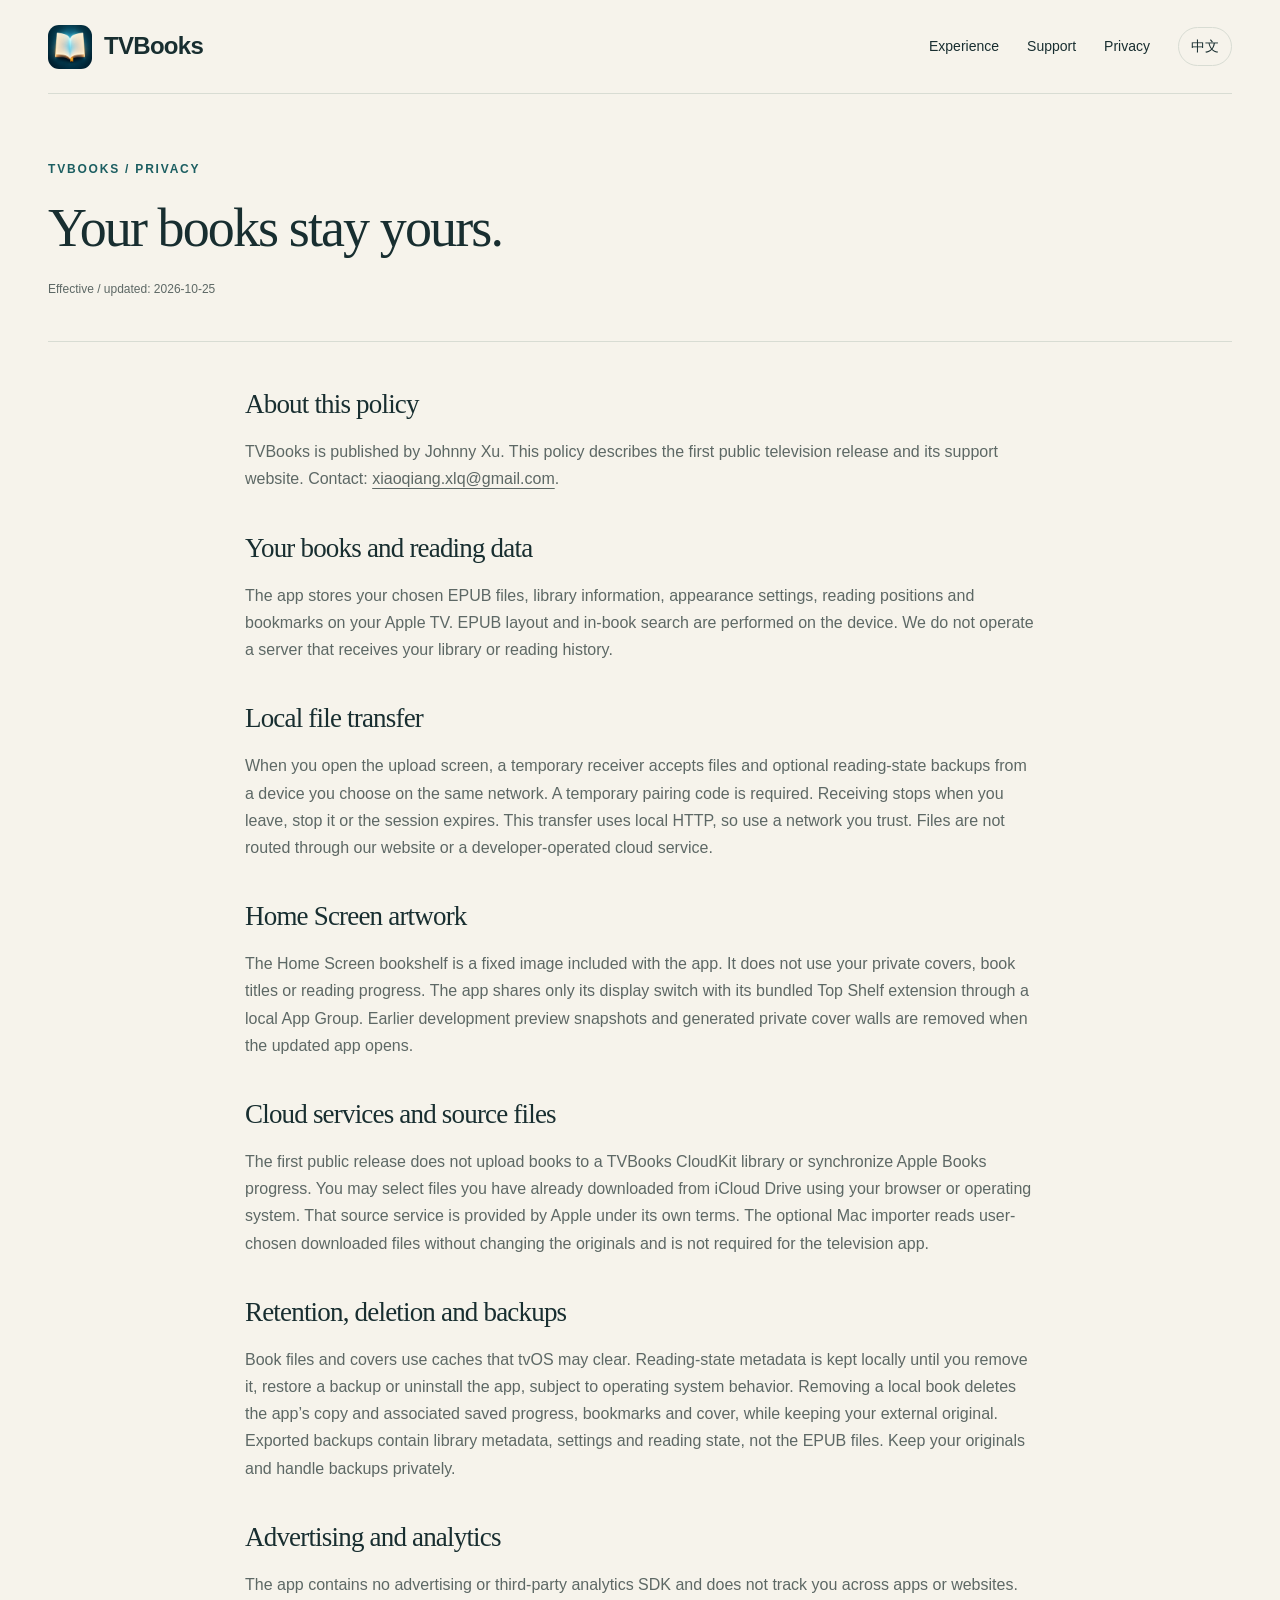
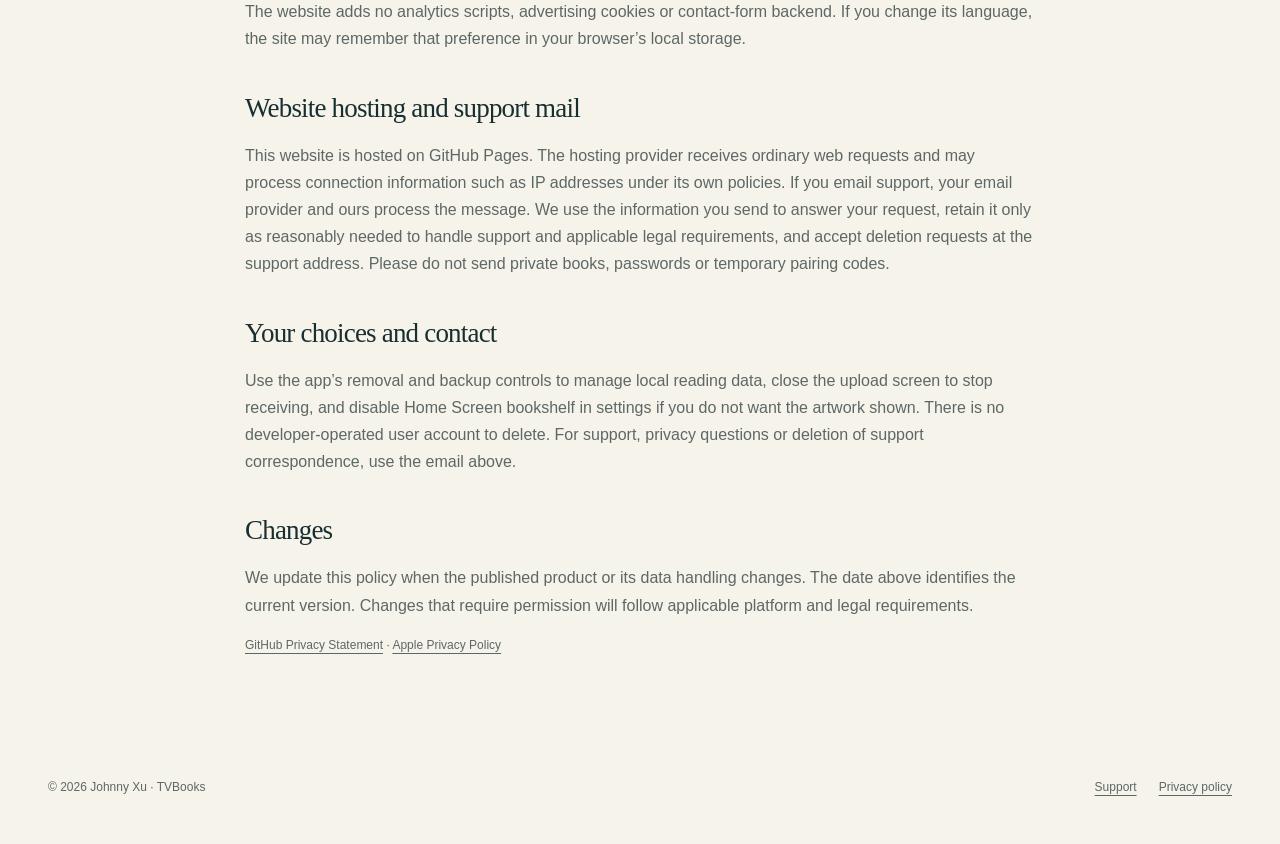
==== privacy/index.html @ 66d75b7b "Publish TVBooks privacy policy" ====
<!doctype html><html lang="en"><head><meta charset="utf-8"><meta name="viewport" content="width=device-width,initial-scale=1"><title>TVBooks Privacy Policy</title><meta name="description" content="How TVBooks handles local books, reading data, local transfer, fixed Home Screen artwork and support requests."><meta name="theme-color" content="#f6f3eb"><link rel="canonical" href="https://xulq.github.io/tvbooks-site/privacy/"><link rel="icon" href="../assets/icon.png"><link rel="stylesheet" href="../assets/site.css"><script src="../assets/site.js" defer></script><meta property="og:title" content="TVBooks Privacy Policy"><meta property="og:description" content="How TVBooks handles local books, reading data, local transfer, fixed Home Screen artwork and support requests."><meta property="og:type" content="website"><meta property="og:image" content="https://xulq.github.io/tvbooks-site/assets/reader-landscape.png"></head><body data-title-en="TVBooks Privacy Policy" data-title-zh="TVBooks 隐私政策"><a class="skip" href="#main"><span data-locale="en" class="">Skip to content</span><span data-locale="zh" class="">跳转到正文</span></a><header class="header wrap"><a class="brand" href="../"><img src="../assets/icon.png" alt="" width="44" height="44">TVBooks</a><nav class="nav" aria-label="Main"><a class="experience-link" href="../#experience"><span data-locale="en" class="">Experience</span><span data-locale="zh" class="">阅读体验</span></a><a class="" href="../support/"><span data-locale="en" class="">Support</span><span data-locale="zh" class="">使用与支持</span></a><a class="" href="../privacy/"><span data-locale="en" class="">Privacy</span><span data-locale="zh" class="">隐私</span></a><button class="language" data-language-toggle type="button">中文</button></nav></header><main id="main"><div class="wrap"><div class="page-title"><span class="eyebrow">TVBOOKS / PRIVACY</span><h1 data-locale="en" class="">Your books stay yours.</h1><h1 data-locale="zh" class="">你的书，留在你的阅读空间。</h1><p class="fine"><span data-locale="en" class="">Effective / updated: </span><span data-locale="zh" class="">生效／更新日期：</span>2026-10-25</p></div><article class="document"><h2><span data-locale="en" class="">About this policy</span><span data-locale="zh" class="">关于本政策</span></h2><p data-locale="en" class="">TVBooks is published by Johnny Xu. This policy describes the first public television release and its support website. Contact: <a href="mailto:xiaoqiang.xlq@gmail.com">xiaoqiang.xlq@gmail.com</a>.</p><p data-locale="zh" class="">TVBooks 由 Johnny Xu 发布。本政策说明首发电视应用和支持网站的数据处理方式。联系：<a href="mailto:xiaoqiang.xlq@gmail.com">xiaoqiang.xlq@gmail.com</a>。</p><h2><span data-locale="en" class="">Your books and reading data</span><span data-locale="zh" class="">书籍与阅读数据</span></h2><p data-locale="en" class="">The app stores your chosen EPUB files, library information, appearance settings, reading positions and bookmarks on your Apple TV. EPUB layout and in-book search are performed on the device. We do not operate a server that receives your library or reading history.</p><p data-locale="zh" class="">应用在 Apple TV 保存你选择的 EPUB、书库信息、外观设置、阅读位置和书签。EPUB 排版及书内搜索在设备上完成。我们不运营接收你书库或阅读历史的服务器。</p><h2><span data-locale="en" class="">Local file transfer</span><span data-locale="zh" class="">局域网文件传输</span></h2><p data-locale="en" class="">When you open the upload screen, a temporary receiver accepts files and optional reading-state backups from a device you choose on the same network. A temporary pairing code is required. Receiving stops when you leave, stop it or the session expires. This transfer uses local HTTP, so use a network you trust. Files are not routed through our website or a developer-operated cloud service.</p><p data-locale="zh" class="">打开上传页面时，应用临时接收同网络内你选择的设备发送的文件及可选阅读状态备份，并要求临时配对码。离开、停止或会话到期即关闭接收。局域网传输使用 HTTP，请在可信网络使用。文件不经本网站或开发者云服务中转。</p><h2><span data-locale="en" class="">Home Screen artwork</span><span data-locale="zh" class="">主屏幕书架图片</span></h2><p data-locale="en" class="">The Home Screen bookshelf is a fixed image included with the app. It does not use your private covers, book titles or reading progress. The app shares only its display switch with its bundled Top Shelf extension through a local App Group. Earlier development preview snapshots and generated private cover walls are removed when the updated app opens.</p><p data-locale="zh" class="">主屏幕书架为应用内置的固定图片，不使用私人封面、书名或阅读进度。应用通过本地 App Group 仅向自身 Top Shelf 扩展共享显示开关。升级后打开应用会清理此前开发预览版共享的私人书目和墙图。</p><h2><span data-locale="en" class="">Cloud services and source files</span><span data-locale="zh" class="">云服务与来源文件</span></h2><p data-locale="en" class="">The first public release does not upload books to a TVBooks CloudKit library or synchronize Apple Books progress. You may select files you have already downloaded from iCloud Drive using your browser or operating system. That source service is provided by Apple under its own terms. The optional Mac importer reads user-chosen downloaded files without changing the originals and is not required for the television app.</p><p data-locale="zh" class="">首发公开版本不会向 TVBooks CloudKit 书库上传书籍，也不与 Apple Books 同步进度。你可通过浏览器或系统选择已从 iCloud Drive 下载的文件，该来源服务由 Apple 按其条款提供。可选 Mac 导入器只读用户选择的已下载文件，不修改原文件，电视应用不要求安装它。</p><h2><span data-locale="en" class="">Retention, deletion and backups</span><span data-locale="zh" class="">保留、删除与备份</span></h2><p data-locale="en" class="">Book files and covers use caches that tvOS may clear. Reading-state metadata is kept locally until you remove it, restore a backup or uninstall the app, subject to operating system behavior. Removing a local book deletes the app’s copy and associated saved progress, bookmarks and cover, while keeping your external original. Exported backups contain library metadata, settings and reading state, not the EPUB files. Keep your originals and handle backups privately.</p><p data-locale="zh" class="">原书和封面使用可能被 tvOS 清理的缓存。阅读状态元数据保存在本地，直到你移除、恢复备份或卸载应用，具体仍受系统行为影响。移除本地书籍会删除应用内副本及对应进度、书签、封面，保留外部原文件。导出备份含书库元数据、设置和阅读状态，不含 EPUB；请保留原书并妥善保存备份。</p><h2><span data-locale="en" class="">Advertising and analytics</span><span data-locale="zh" class="">广告与分析</span></h2><p data-locale="en" class="">The app contains no advertising or third-party analytics SDK and does not track you across apps or websites. The website adds no analytics scripts, advertising cookies or contact-form backend. If you change its language, the site may remember that preference in your browser’s local storage.</p><p data-locale="zh" class="">应用不包含广告或第三方分析 SDK，不跨应用或网站追踪你。网站不添加分析脚本、广告 Cookie 或联系表单后台。切换网站语言时，可将该偏好保存在浏览器本地存储。</p><h2><span data-locale="en" class="">Website hosting and support mail</span><span data-locale="zh" class="">网站托管与支持邮件</span></h2><p data-locale="en" class="">This website is hosted on GitHub Pages. The hosting provider receives ordinary web requests and may process connection information such as IP addresses under its own policies. If you email support, your email provider and ours process the message. We use the information you send to answer your request, retain it only as reasonably needed to handle support and applicable legal requirements, and accept deletion requests at the support address. Please do not send private books, passwords or temporary pairing codes.</p><p data-locale="zh" class="">本网站由 GitHub Pages 托管。托管方会接收通常的网页请求，并可能按其政策处理 IP 地址等连接信息。发送支持邮件时，你的邮箱服务商及我们的邮箱服务商会处理邮件。我们用你发送的信息回应请求，仅在合理必要的支持处理期间及适用法律要求下保留；可通过支持邮箱提出删除请求。请不要发送私人书籍、密码或临时配对码。</p><h2><span data-locale="en" class="">Your choices and contact</span><span data-locale="zh" class="">你的选择与联系</span></h2><p data-locale="en" class="">Use the app’s removal and backup controls to manage local reading data, close the upload screen to stop receiving, and disable Home Screen bookshelf in settings if you do not want the artwork shown. There is no developer-operated user account to delete. For support, privacy questions or deletion of support correspondence, use the email above.</p><p data-locale="zh" class="">你可通过应用的移除和备份功能管理本地阅读数据，关闭上传页面停止接收，并在设置关闭主屏幕书架图片。应用没有开发者运营的用户账号可供注销。支持、隐私问题或支持邮件删除请求，请使用上方邮箱。</p><h2><span data-locale="en" class="">Changes</span><span data-locale="zh" class="">政策更新</span></h2><p data-locale="en" class="">We update this policy when the published product or its data handling changes. The date above identifies the current version. Changes that require permission will follow applicable platform and legal requirements.</p><p data-locale="zh" class="">当公开产品或数据处理方式变化时会更新本政策，以上日期标明当前版本。需要取得许可的变更将遵循适用的平台及法律要求。</p><p class="fine"><a href="https://docs.github.com/en/site-policy/privacy-policies/github-general-privacy-statement">GitHub Privacy Statement</a> · <a href="https://www.apple.com/legal/privacy/">Apple Privacy Policy</a></p></article></div></main><footer class="footer wrap"><div>© 2026 Johnny Xu · TVBooks</div><nav><a class="" href="../support/"><span data-locale="en" class="">Support</span><span data-locale="zh" class="">支持</span></a><a class="" href="../privacy/"><span data-locale="en" class="">Privacy policy</span><span data-locale="zh" class="">隐私政策</span></a></nav></footer></body></html>
---- assets/site.css ----
:root{--paper:#f6f3eb;--ink:#182e30;--teal:#1c5e61;--muted:#5d6865;--line:#d8dcd3;--serif:Georgia,'Songti SC','Noto Serif SC',serif;--sans:Inter,-apple-system,BlinkMacSystemFont,'Segoe UI','PingFang SC',sans-serif}*{box-sizing:border-box}img{max-width:100%;height:auto}html{scroll-behavior:smooth;scroll-padding-top:95px}body{margin:0;background:var(--paper);color:var(--ink);font:17px/1.7 var(--sans);-webkit-font-smoothing:antialiased}a{color:inherit;text-underline-offset:4px}button{font:inherit}button,a{-webkit-tap-highlight-color:transparent}a:focus-visible,button:focus-visible,summary:focus-visible{outline:3px solid #bc7549;outline-offset:5px}[data-locale]{display:none}html[lang=en] [data-locale=en],html[lang=zh-Hans] [data-locale=zh]{display:revert}.wrap{width:min(1280px,calc(100% - 96px));margin:auto}.skip{position:absolute;left:16px;top:-100px;padding:10px 16px;background:white;z-index:5}.skip:focus{top:10px}.header{height:94px;display:flex;align-items:center;justify-content:space-between;border-bottom:1px solid var(--line);gap:20px}.brand{display:flex;align-items:center;gap:12px;text-decoration:none;font-size:24px;letter-spacing:-.7px;font-weight:650}.brand img{width:44px;height:44px;border-radius:11px}.nav{display:flex;gap:28px;align-items:center;font-size:14px}.nav a{text-decoration:none}.language{border:1px solid var(--line);border-radius:50px;background:transparent;color:inherit;padding:7px 12px;cursor:pointer}.eyebrow{display:block;text-transform:uppercase;letter-spacing:.15em;font-size:12px;font-weight:650;color:var(--teal);margin:0 0 20px}.hero{padding:75px 0 58px;display:grid;grid-template-columns:1fr 1.2fr;gap:32px;align-items:center}.hero h1{font:clamp(48px,5vw,76px)/1.08 var(--serif);letter-spacing:-.045em;margin:0 0 26px;font-weight:400}html[lang=zh-Hans] .hero h1{line-height:1.25;letter-spacing:-.04em}.hero .intro{color:var(--muted);font-size:18px;max-width:440px;margin:0 0 30px}.button{display:inline-flex;justify-content:center;align-items:center;gap:9px;background:var(--teal);color:#fff;border-radius:6px;padding:13px 21px;text-decoration:none;font-size:15px;border:1px solid var(--teal)}.button.secondary{background:transparent;color:var(--teal);border-color:var(--line)}.actions{display:flex;gap:12px;flex-wrap:wrap}.availability{font-size:12px;color:var(--muted);margin-top:18px}.hero-visual{position:relative;padding:25px 0 45px}.monitor{background:#101b1c;padding:10px;border-radius:13px;box-shadow:0 28px 45px #163b3521;position:relative}.monitor img{width:100%;display:block;border-radius:3px}.monitor:after{content:'';position:absolute;width:25%;height:8px;border-radius:0 0 10px 10px;background:#283c3c;bottom:-8px;left:37.5%}.monitor-caption{font-size:12px;color:var(--muted);text-align:center;margin:23px 16px 0}.chapter-label{display:flex;justify-content:space-between;margin-bottom:13px;font-size:11px;letter-spacing:.08em;text-transform:uppercase;color:var(--teal)}.note{font-size:12px;color:var(--muted);margin:16px 0 0}.facts{border-top:1px solid var(--line);border-bottom:1px solid var(--line);display:grid;grid-template-columns:repeat(4,1fr);padding:26px 0;gap:24px}.facts strong{display:block;font-size:22px;font-weight:500;letter-spacing:-.04em}.facts span{font-size:12px;color:var(--muted)}.section{padding:92px 0;border-bottom:1px solid var(--line)}h2{font:clamp(34px,3.7vw,52px)/1.2 var(--serif);font-weight:400;letter-spacing:-.03em;margin:0 0 22px}h3{font-size:21px;line-height:1.4;font-weight:550;letter-spacing:-.025em;margin:0 0 12px}.section p{color:var(--muted);max-width:540px}.section-head{display:grid;grid-template-columns:1fr 1fr;gap:80px;align-items:start}.feature-index{font:13px var(--sans);margin-bottom:22px;color:var(--teal)}.wide-visual{margin-top:35px;border-radius:12px;background:#e6e8df;padding:36px 46px}.wide-visual .monitor{max-width:1000px;margin:auto}.split{display:grid;grid-template-columns:1fr 1fr;gap:90px;align-items:center}.portrait-stage{min-height:530px;background:#e4e8df;border-radius:12px;display:flex;justify-content:center;align-items:center;padding:35px}.portrait-frame{width:252px;max-width:80%;height:446px;background:#101b1c;border:9px solid #101b1c;border-radius:10px;box-shadow:0 20px 35px #263e4026;overflow:hidden}.portrait-page{height:100%;padding:22px 18px;background:#f7f0e2;font-family:var(--serif);font-size:8px;line-height:1.9;color:#252b27}.portrait-page h4{font-size:17px;line-height:1.3;font-weight:400;margin:22px 0 18px}.portrait-page .small{font:6px var(--sans);color:#55625b}.portrait-page p{color:#252b27;margin:0 0 12px}.inline-list{padding:0;list-style:none;margin:28px 0 0}.inline-list li{padding:13px 0;border-top:1px solid var(--line);font-size:15px}.remote-strip{display:grid;grid-template-columns:repeat(3,1fr);gap:42px;margin-top:44px}.remote-key{height:64px;display:flex;align-items:center;gap:9px;font-size:25px;margin-bottom:20px}.key{display:inline-grid;place-items:center;border:1px solid #b5c5bf;border-radius:10px;min-width:44px;height:44px;font-size:21px;padding:0 10px}.remote-strip p{font-size:15px}.price-section{text-align:center;padding:80px 0}.price-section .price{font:72px/1 var(--serif);letter-spacing:-.05em;margin:20px 0}.price-section p{color:var(--muted);max-width:580px;margin:18px auto 25px}.library-photo{width:100%;display:block;border-radius:12px;max-height:250px;object-fit:cover;margin-top:28px}.footer{padding:32px 0 46px;display:flex;justify-content:space-between;gap:30px;align-items:center;font-size:12px;color:var(--muted)}.footer nav{display:flex;gap:22px}.page-title{padding:65px 0 30px;border-bottom:1px solid var(--line)}.page-title h1{font:54px/1.1 var(--serif);font-weight:400;letter-spacing:-.035em;margin:12px 0 20px}.document{max-width:790px;margin:45px auto 90px}.document h2{font:27px/1.3 var(--serif);margin:38px 0 14px}.document p,.document li{font-size:16px;color:var(--muted)}.contact-box{padding:26px 30px;background:#e5eae1;border-radius:10px;margin-bottom:40px}.contact-box strong{display:block;font-size:23px;margin-bottom:8px}.contact-box p{margin:8px 0}.document details{padding:20px 0;border-bottom:1px solid var(--line)}.document summary{cursor:pointer;font-weight:550;font-size:18px}.document details p{margin-bottom:6px}.toc{display:flex;gap:20px;flex-wrap:wrap;font-size:13px;margin:30px 0}.fine{font-size:12px!important;color:var(--muted)}.dev-contact:empty{display:none}@media(min-width:1500px){.hero{padding-top:110px;padding-bottom:90px}}@media(max-width:950px){.wrap{width:calc(100% - 48px)}.hero{grid-template-columns:1fr;gap:22px;padding-top:46px}.hero h1{max-width:700px}.hero .intro{max-width:620px}.hero-visual{max-width:760px;padding-bottom:25px}.section-head,.split{gap:34px}.remote-strip{gap:24px}.section{padding:64px 0}.nav{gap:18px}.wide-visual{padding:20px}.portrait-stage{min-height:510px}.section-head{grid-template-columns:1fr 1fr}}@media(max-width:600px){.wrap{width:calc(100% - 36px)}.header{height:80px}.brand{font-size:22px;gap:8px}.brand img{width:36px;height:36px}.nav{gap:12px;font-size:12px}.nav .experience-link{display:none}.language{padding:5px 9px;font-size:11px}.hero h1{font-size:48px}.hero{padding-top:40px}.hero .intro{font-size:16px}.hero-visual{padding-top:10px}.facts{grid-template-columns:repeat(2,1fr);gap:23px}.facts strong{font-size:21px}.section-head,.split{grid-template-columns:1fr;gap:24px}.section-head p{margin:0}.section{padding:54px 0}h2{font-size:37px}.wide-visual{padding:15px;margin-top:25px}.remote-strip{grid-template-columns:1fr;gap:22px}.remote-strip>div{border-bottom:1px solid var(--line);padding-bottom:18px}.remote-key{height:42px;margin-bottom:12px}.price-section .price{font-size:64px}.footer{align-items:flex-start;flex-direction:column;gap:12px;padding-bottom:28px}.page-title{padding-top:40px}.page-title h1{font-size:44px}.document{margin-top:30px}.contact-box{padding:21px}.document summary{font-size:17px}.portrait-stage{min-height:475px;padding:24px}.library-photo{height:150px}}@media(prefers-reduced-motion:reduce){html{scroll-behavior:auto}*{animation:none!important;transition:none!important}}@media(prefers-color-scheme:dark){body{color-scheme:light}}
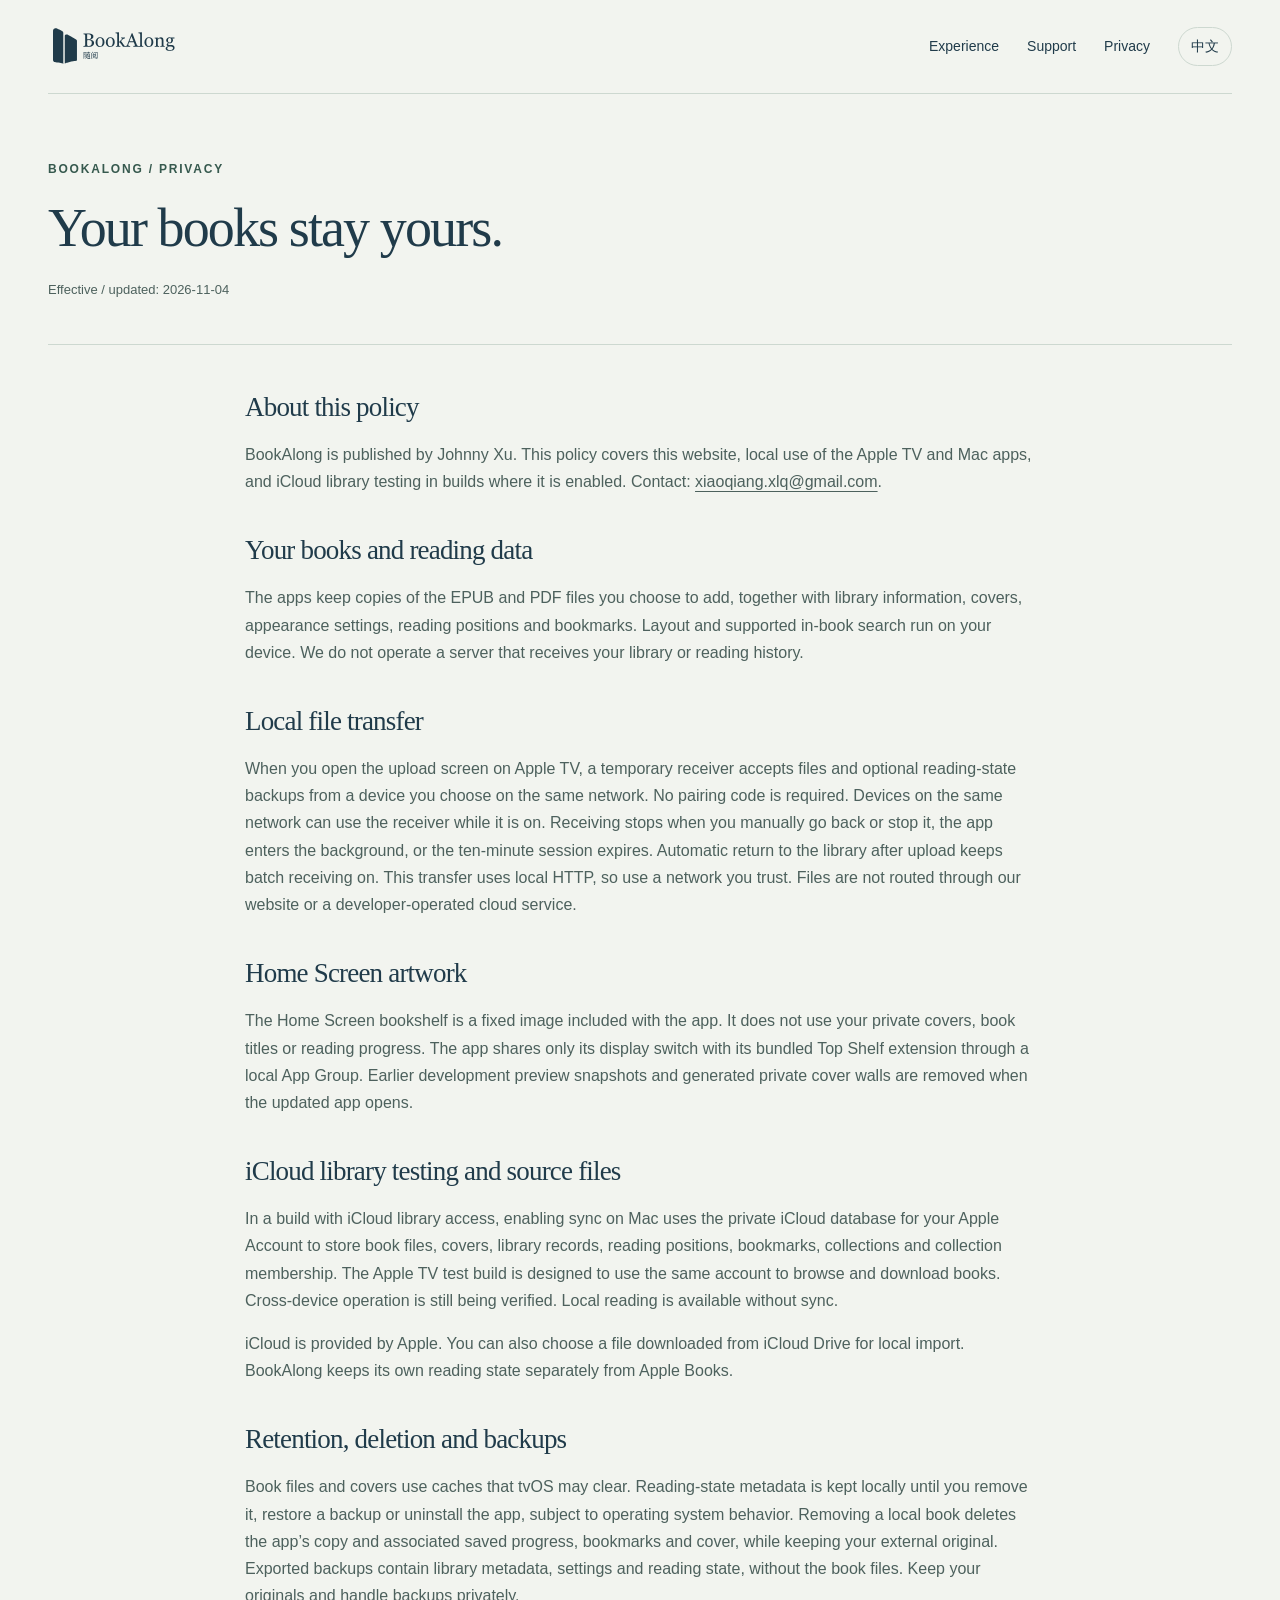
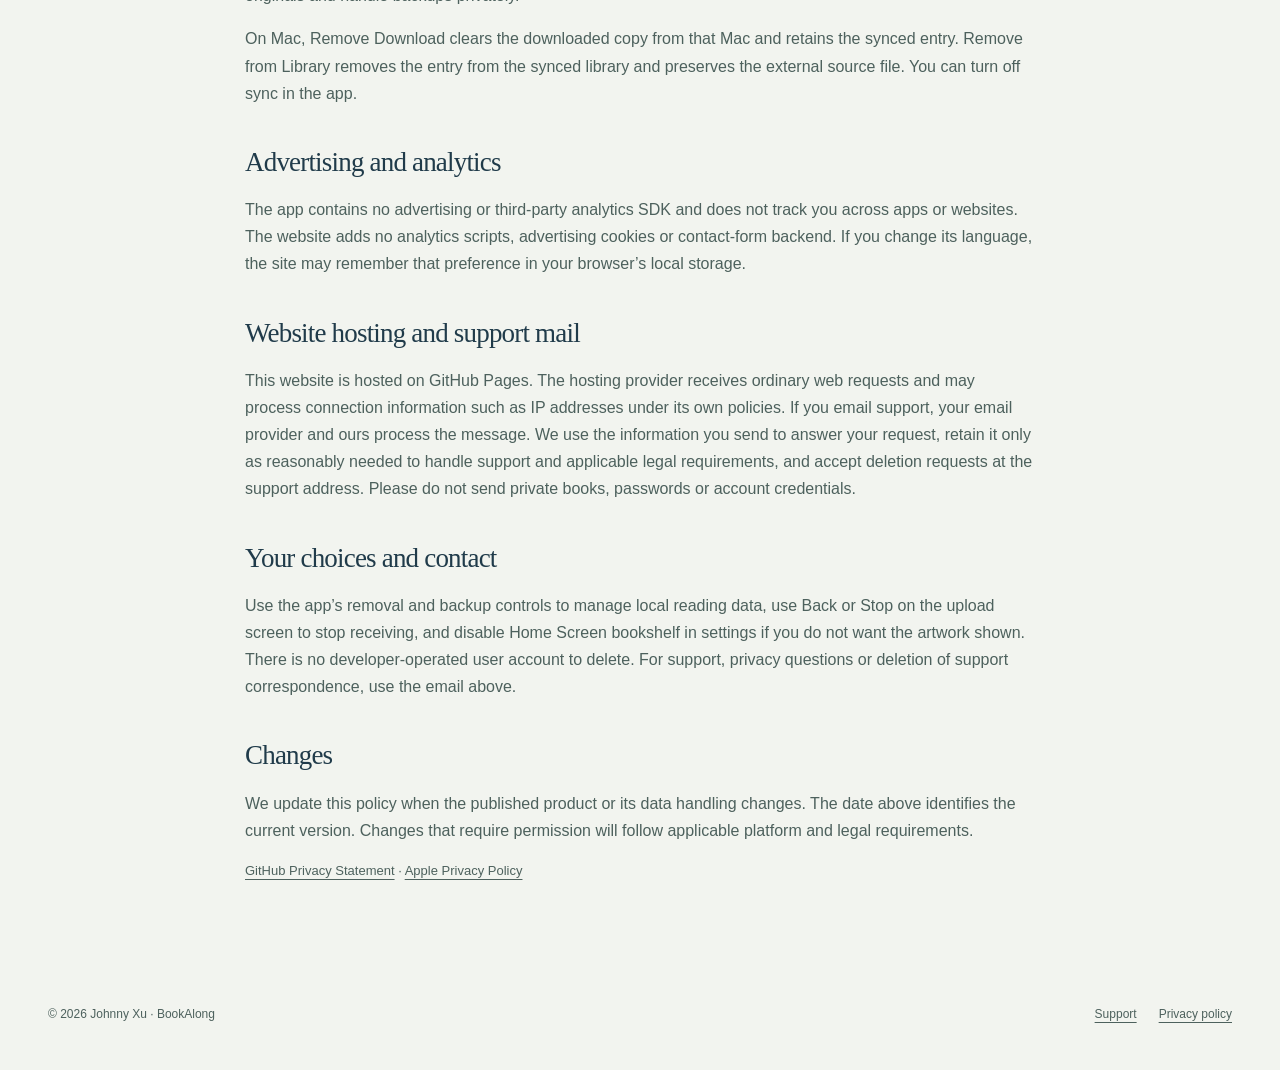
==== commit 239c72e4: "Update BookAlong website branding and platform availability" ====
--- a/privacy/index.html
+++ b/privacy/index.html
@@ -1 +1,71 @@
-<!doctype html><html lang="en"><head><meta charset="utf-8"><meta name="viewport" content="width=device-width,initial-scale=1"><title>TVBooks Privacy Policy</title><meta name="description" content="How TVBooks handles local books, reading data, local transfer, fixed Home Screen artwork and support requests."><meta name="theme-color" content="#f6f3eb"><link rel="canonical" href="https://xulq.github.io/tvbooks-site/privacy/"><link rel="icon" href="../assets/icon.png"><link rel="stylesheet" href="../assets/site.css"><script src="../assets/site.js" defer></script><meta property="og:title" content="TVBooks Privacy Policy"><meta property="og:description" content="How TVBooks handles local books, reading data, local transfer, fixed Home Screen artwork and support requests."><meta property="og:type" content="website"><meta property="og:image" content="https://xulq.github.io/tvbooks-site/assets/reader-landscape.png"></head><body data-title-en="TVBooks Privacy Policy" data-title-zh="TVBooks 隐私政策"><a class="skip" href="#main"><span data-locale="en" class="">Skip to content</span><span data-locale="zh" class="">跳转到正文</span></a><header class="header wrap"><a class="brand" href="../"><img src="../assets/icon.png" alt="" width="44" height="44">TVBooks</a><nav class="nav" aria-label="Main"><a class="experience-link" href="../#experience"><span data-locale="en" class="">Experience</span><span data-locale="zh" class="">阅读体验</span></a><a class="" href="../support/"><span data-locale="en" class="">Support</span><span data-locale="zh" class="">使用与支持</span></a><a class="" href="../privacy/"><span data-locale="en" class="">Privacy</span><span data-locale="zh" class="">隐私</span></a><button class="language" data-language-toggle type="button">中文</button></nav></header><main id="main"><div class="wrap"><div class="page-title"><span class="eyebrow">TVBOOKS / PRIVACY</span><h1 data-locale="en" class="">Your books stay yours.</h1><h1 data-locale="zh" class="">你的书，留在你的阅读空间。</h1><p class="fine"><span data-locale="en" class="">Effective / updated: </span><span data-locale="zh" class="">生效／更新日期：</span>2026-10-25</p></div><article class="document"><h2><span data-locale="en" class="">About this policy</span><span data-locale="zh" class="">关于本政策</span></h2><p data-locale="en" class="">TVBooks is published by Johnny Xu. This policy describes the first public television release and its support website. Contact: <a href="mailto:xiaoqiang.xlq@gmail.com">xiaoqiang.xlq@gmail.com</a>.</p><p data-locale="zh" class="">TVBooks 由 Johnny Xu 发布。本政策说明首发电视应用和支持网站的数据处理方式。联系：<a href="mailto:xiaoqiang.xlq@gmail.com">xiaoqiang.xlq@gmail.com</a>。</p><h2><span data-locale="en" class="">Your books and reading data</span><span data-locale="zh" class="">书籍与阅读数据</span></h2><p data-locale="en" class="">The app stores your chosen EPUB files, library information, appearance settings, reading positions and bookmarks on your Apple TV. EPUB layout and in-book search are performed on the device. We do not operate a server that receives your library or reading history.</p><p data-locale="zh" class="">应用在 Apple TV 保存你选择的 EPUB、书库信息、外观设置、阅读位置和书签。EPUB 排版及书内搜索在设备上完成。我们不运营接收你书库或阅读历史的服务器。</p><h2><span data-locale="en" class="">Local file transfer</span><span data-locale="zh" class="">局域网文件传输</span></h2><p data-locale="en" class="">When you open the upload screen, a temporary receiver accepts files and optional reading-state backups from a device you choose on the same network. A temporary pairing code is required. Receiving stops when you leave, stop it or the session expires. This transfer uses local HTTP, so use a network you trust. Files are not routed through our website or a developer-operated cloud service.</p><p data-locale="zh" class="">打开上传页面时，应用临时接收同网络内你选择的设备发送的文件及可选阅读状态备份，并要求临时配对码。离开、停止或会话到期即关闭接收。局域网传输使用 HTTP，请在可信网络使用。文件不经本网站或开发者云服务中转。</p><h2><span data-locale="en" class="">Home Screen artwork</span><span data-locale="zh" class="">主屏幕书架图片</span></h2><p data-locale="en" class="">The Home Screen bookshelf is a fixed image included with the app. It does not use your private covers, book titles or reading progress. The app shares only its display switch with its bundled Top Shelf extension through a local App Group. Earlier development preview snapshots and generated private cover walls are removed when the updated app opens.</p><p data-locale="zh" class="">主屏幕书架为应用内置的固定图片，不使用私人封面、书名或阅读进度。应用通过本地 App Group 仅向自身 Top Shelf 扩展共享显示开关。升级后打开应用会清理此前开发预览版共享的私人书目和墙图。</p><h2><span data-locale="en" class="">Cloud services and source files</span><span data-locale="zh" class="">云服务与来源文件</span></h2><p data-locale="en" class="">The first public release does not upload books to a TVBooks CloudKit library or synchronize Apple Books progress. You may select files you have already downloaded from iCloud Drive using your browser or operating system. That source service is provided by Apple under its own terms. The optional Mac importer reads user-chosen downloaded files without changing the originals and is not required for the television app.</p><p data-locale="zh" class="">首发公开版本不会向 TVBooks CloudKit 书库上传书籍，也不与 Apple Books 同步进度。你可通过浏览器或系统选择已从 iCloud Drive 下载的文件，该来源服务由 Apple 按其条款提供。可选 Mac 导入器只读用户选择的已下载文件，不修改原文件，电视应用不要求安装它。</p><h2><span data-locale="en" class="">Retention, deletion and backups</span><span data-locale="zh" class="">保留、删除与备份</span></h2><p data-locale="en" class="">Book files and covers use caches that tvOS may clear. Reading-state metadata is kept locally until you remove it, restore a backup or uninstall the app, subject to operating system behavior. Removing a local book deletes the app’s copy and associated saved progress, bookmarks and cover, while keeping your external original. Exported backups contain library metadata, settings and reading state, not the EPUB files. Keep your originals and handle backups privately.</p><p data-locale="zh" class="">原书和封面使用可能被 tvOS 清理的缓存。阅读状态元数据保存在本地，直到你移除、恢复备份或卸载应用，具体仍受系统行为影响。移除本地书籍会删除应用内副本及对应进度、书签、封面，保留外部原文件。导出备份含书库元数据、设置和阅读状态，不含 EPUB；请保留原书并妥善保存备份。</p><h2><span data-locale="en" class="">Advertising and analytics</span><span data-locale="zh" class="">广告与分析</span></h2><p data-locale="en" class="">The app contains no advertising or third-party analytics SDK and does not track you across apps or websites. The website adds no analytics scripts, advertising cookies or contact-form backend. If you change its language, the site may remember that preference in your browser’s local storage.</p><p data-locale="zh" class="">应用不包含广告或第三方分析 SDK，不跨应用或网站追踪你。网站不添加分析脚本、广告 Cookie 或联系表单后台。切换网站语言时，可将该偏好保存在浏览器本地存储。</p><h2><span data-locale="en" class="">Website hosting and support mail</span><span data-locale="zh" class="">网站托管与支持邮件</span></h2><p data-locale="en" class="">This website is hosted on GitHub Pages. The hosting provider receives ordinary web requests and may process connection information such as IP addresses under its own policies. If you email support, your email provider and ours process the message. We use the information you send to answer your request, retain it only as reasonably needed to handle support and applicable legal requirements, and accept deletion requests at the support address. Please do not send private books, passwords or temporary pairing codes.</p><p data-locale="zh" class="">本网站由 GitHub Pages 托管。托管方会接收通常的网页请求，并可能按其政策处理 IP 地址等连接信息。发送支持邮件时，你的邮箱服务商及我们的邮箱服务商会处理邮件。我们用你发送的信息回应请求，仅在合理必要的支持处理期间及适用法律要求下保留；可通过支持邮箱提出删除请求。请不要发送私人书籍、密码或临时配对码。</p><h2><span data-locale="en" class="">Your choices and contact</span><span data-locale="zh" class="">你的选择与联系</span></h2><p data-locale="en" class="">Use the app’s removal and backup controls to manage local reading data, close the upload screen to stop receiving, and disable Home Screen bookshelf in settings if you do not want the artwork shown. There is no developer-operated user account to delete. For support, privacy questions or deletion of support correspondence, use the email above.</p><p data-locale="zh" class="">你可通过应用的移除和备份功能管理本地阅读数据，关闭上传页面停止接收，并在设置关闭主屏幕书架图片。应用没有开发者运营的用户账号可供注销。支持、隐私问题或支持邮件删除请求，请使用上方邮箱。</p><h2><span data-locale="en" class="">Changes</span><span data-locale="zh" class="">政策更新</span></h2><p data-locale="en" class="">We update this policy when the published product or its data handling changes. The date above identifies the current version. Changes that require permission will follow applicable platform and legal requirements.</p><p data-locale="zh" class="">当公开产品或数据处理方式变化时会更新本政策，以上日期标明当前版本。需要取得许可的变更将遵循适用的平台及法律要求。</p><p class="fine"><a href="https://docs.github.com/en/site-policy/privacy-policies/github-general-privacy-statement">GitHub Privacy Statement</a> · <a href="https://www.apple.com/legal/privacy/">Apple Privacy Policy</a></p></article></div></main><footer class="footer wrap"><div>© 2026 Johnny Xu · TVBooks</div><nav><a class="" href="../support/"><span data-locale="en" class="">Support</span><span data-locale="zh" class="">支持</span></a><a class="" href="../privacy/"><span data-locale="en" class="">Privacy policy</span><span data-locale="zh" class="">隐私政策</span></a></nav></footer></body></html>+<!doctype html>
+<html lang="en">
+<head>
+<meta charset="utf-8">
+<meta name="viewport" content="width=device-width,initial-scale=1">
+<title>BookAlong Privacy Policy</title>
+<meta name="description" content="How BookAlong handles your books, local transfer, iCloud testing and support requests.">
+<meta name="theme-color" content="#f2f4ef">
+<link rel="canonical" href="https://xulq.github.io/tvbooks-site/privacy/">
+<link rel="icon" href="../assets/bookalong-symbol.svg">
+<link rel="stylesheet" href="../assets/site.css">
+<script src="../assets/site.js" defer></script>
+<meta property="og:title" content="BookAlong Privacy Policy">
+<meta property="og:description" content="How BookAlong handles your books, local transfer, iCloud testing and support requests.">
+<meta property="og:type" content="website">
+<meta property="og:image" content="https://xulq.github.io/tvbooks-site/assets/bookalong-share.png">
+</head>
+<body data-title-en="BookAlong Privacy Policy" data-title-zh="随阅 隐私政策"><a class="skip" href="#main"><span data-locale="en">Skip to content</span><span data-locale="zh">跳转到正文</span></a>
+<header class="header wrap"><a class="brand" href="../"><img src="../assets/bookalong-logo.svg" alt="BookAlong 随阅" width="160" height="47"></a>
+<nav class="nav" aria-label="Main"><a class="experience-link" href="../#experience"><span data-locale="en">Experience</span><span data-locale="zh">阅读体验</span></a><a href="../support/"><span data-locale="en">Support</span><span data-locale="zh">支持</span></a><a href="../privacy/"><span data-locale="en">Privacy</span><span data-locale="zh">隐私</span></a><button class="language" data-language-toggle type="button">中文</button>
+</nav>
+</header>
+<main id="main"><div class="wrap"><div class="page-title">
+<p class="eyebrow"><span data-locale="en">BookAlong / Privacy</span><span data-locale="zh">随阅 / 隐私政策</span></p>
+<h1 data-locale="en">Your books stay yours.</h1>
+<h1 data-locale="zh">你的书，留在你的阅读空间。</h1>
+<p class="fine"><span data-locale="en">Effective / updated: </span><span data-locale="zh">生效／更新日期：</span>2026-11-04</p></div>
+<article class="document">
+<h2><span data-locale="en">About this policy</span><span data-locale="zh">关于本政策</span></h2>
+<p data-locale="en">BookAlong is published by Johnny Xu. This policy covers this website, local use of the Apple TV and Mac apps, and iCloud library testing in builds where it is enabled. Contact: <a href="mailto:xiaoqiang.xlq@gmail.com">xiaoqiang.xlq@gmail.com</a>.</p>
+<p data-locale="zh">BookAlong（随阅）由 Johnny Xu 发布。本政策适用于本网站、Apple TV 和 Mac 应用的本地使用，以及启用 iCloud 书库的测试版。联系：<a href="mailto:xiaoqiang.xlq@gmail.com">xiaoqiang.xlq@gmail.com</a>。</p>
+<h2><span data-locale="en">Your books and reading data</span><span data-locale="zh">书籍与阅读数据</span></h2>
+<p data-locale="en">The apps keep copies of the EPUB and PDF files you choose to add, together with library information, covers, appearance settings, reading positions and bookmarks. Layout and supported in-book search run on your device. We do not operate a server that receives your library or reading history.</p>
+<p data-locale="zh">应用保存你选择加入的 EPUB 和 PDF 副本，以及书库信息、封面、外观设置、阅读位置和书签。排版和支持的书内搜索在设备上完成。我们不运营接收你书库或阅读历史的服务器。</p>
+<h2><span data-locale="en">Local file transfer</span><span data-locale="zh">局域网文件传输</span></h2>
+<p data-locale="en">When you open the upload screen on Apple TV, a temporary receiver accepts files and optional reading-state backups from a device you choose on the same network. No pairing code is required. Devices on the same network can use the receiver while it is on. Receiving stops when you manually go back or stop it, the app enters the background, or the ten-minute session expires. Automatic return to the library after upload keeps batch receiving on. This transfer uses local HTTP, so use a network you trust. Files are not routed through our website or a developer-operated cloud service.</p>
+<p data-locale="zh">在 Apple TV 打开上传页面时，应用临时接收同网络内你选择的设备发送的文件及可选阅读状态备份，无需配对码，接收开启时同网络设备可使用。手动返回/停止、应用进入后台或十分钟会话到期即关闭接收；上传成功自动回书库时继续接收批量文件。局域网传输使用 HTTP，请在可信网络使用。文件不经本网站或开发者云服务中转。</p>
+<h2><span data-locale="en">Home Screen artwork</span><span data-locale="zh">主屏幕书架图片</span></h2>
+<p data-locale="en">The Home Screen bookshelf is a fixed image included with the app. It does not use your private covers, book titles or reading progress. The app shares only its display switch with its bundled Top Shelf extension through a local App Group. Earlier development preview snapshots and generated private cover walls are removed when the updated app opens.</p>
+<p data-locale="zh">主屏幕书架为应用内置的固定图片，不使用私人封面、书名或阅读进度。应用通过本地 App Group 仅向自身 Top Shelf 扩展共享显示开关。升级后打开应用会清理此前开发预览版共享的私人书目和墙图。</p>
+<h2><span data-locale="en">iCloud library testing and source files</span><span data-locale="zh">iCloud 书库测试与来源文件</span></h2>
+<p data-locale="en">In a build with iCloud library access, enabling sync on Mac uses the private iCloud database for your Apple Account to store book files, covers, library records, reading positions, bookmarks, collections and collection membership. The Apple TV test build is designed to use the same account to browse and download books. Cross-device operation is still being verified. Local reading is available without sync.</p>
+<p data-locale="zh">在支持 iCloud 书库的版本中，Mac 上启用同步后，原书、封面、书目、阅读位置、书签、集合和书籍所属的集合保存在你的 Apple 账户对应的 iCloud 私有数据库中。Apple TV 测试版使用同一账户浏览和下载书籍的流程，仍待跨设备实机验证。本地阅读无需开启同步。</p>
+<p data-locale="en">iCloud is provided by Apple. You can also choose a file downloaded from iCloud Drive for local import. BookAlong keeps its own reading state separately from Apple Books.</p>
+<p data-locale="zh">iCloud 由 Apple 提供。你也可以选择已从 iCloud Drive 下载的文件进行本地导入。随阅的阅读进度与 Apple Books 独立保存。</p>
+<h2><span data-locale="en">Retention, deletion and backups</span><span data-locale="zh">保留、删除与备份</span></h2>
+<p data-locale="en">Book files and covers use caches that tvOS may clear. Reading-state metadata is kept locally until you remove it, restore a backup or uninstall the app, subject to operating system behavior. Removing a local book deletes the app’s copy and associated saved progress, bookmarks and cover, while keeping your external original. Exported backups contain library metadata, settings and reading state, without the book files. Keep your originals and handle backups privately.</p>
+<p data-locale="zh">原书和封面使用可能被 tvOS 清理的缓存。阅读状态元数据保存在本地，直到你移除、恢复备份或卸载应用，具体仍受系统行为影响。移除本地书籍会删除应用内副本及对应进度、书签、封面，保留外部原文件。导出备份含书库元数据、设置和阅读状态，不含原书文件。请保留原书并妥善保存备份。</p>
+<p data-locale="en">On Mac, Remove Download clears the downloaded copy from that Mac and retains the synced entry. Remove from Library removes the entry from the synced library and preserves the external source file. You can turn off sync in the app.</p>
+<p data-locale="zh">在 Mac 上，「移除下载」会清除这台 Mac 上已下载的副本，并保留同步书目。「从书库移除」会从同步书库移除书目，外部原文件仍保留。你可以在应用中关闭同步。</p>
+<h2><span data-locale="en">Advertising and analytics</span><span data-locale="zh">广告与分析</span></h2>
+<p data-locale="en">The app contains no advertising or third-party analytics SDK and does not track you across apps or websites. The website adds no analytics scripts, advertising cookies or contact-form backend. If you change its language, the site may remember that preference in your browser’s local storage.</p>
+<p data-locale="zh">应用不包含广告或第三方分析 SDK，不跨应用或网站追踪你。网站不添加分析脚本、广告 Cookie 或联系表单后台。切换网站语言时，可将该偏好保存在浏览器本地存储。</p>
+<h2><span data-locale="en">Website hosting and support mail</span><span data-locale="zh">网站托管与支持邮件</span></h2>
+<p data-locale="en">This website is hosted on GitHub Pages. The hosting provider receives ordinary web requests and may process connection information such as IP addresses under its own policies. If you email support, your email provider and ours process the message. We use the information you send to answer your request, retain it only as reasonably needed to handle support and applicable legal requirements, and accept deletion requests at the support address. Please do not send private books, passwords or account credentials.</p>
+<p data-locale="zh">本网站由 GitHub Pages 托管。托管方会接收通常的网页请求，并可能按其政策处理 IP 地址等连接信息。发送支持邮件时，你的邮箱服务商及我们的邮箱服务商会处理邮件。我们用你发送的信息回应请求，仅在合理必要的支持处理期间及适用法律要求下保留；可通过支持邮箱提出删除请求。请不要发送私人书籍、密码或账号凭据。</p>
+<h2><span data-locale="en">Your choices and contact</span><span data-locale="zh">你的选择与联系</span></h2>
+<p data-locale="en">Use the app’s removal and backup controls to manage local reading data, use Back or Stop on the upload screen to stop receiving, and disable Home Screen bookshelf in settings if you do not want the artwork shown. There is no developer-operated user account to delete. For support, privacy questions or deletion of support correspondence, use the email above.</p>
+<p data-locale="zh">你可通过应用的移除和备份功能管理本地阅读数据，在上传页面手动返回或停止接收，并在设置关闭主屏幕书架图片。应用没有开发者运营的用户账号可供注销。支持、隐私问题或支持邮件删除请求，请使用上方邮箱。</p>
+<h2><span data-locale="en">Changes</span><span data-locale="zh">政策更新</span></h2>
+<p data-locale="en">We update this policy when the published product or its data handling changes. The date above identifies the current version. Changes that require permission will follow applicable platform and legal requirements.</p>
+<p data-locale="zh">当公开产品或数据处理方式变化时会更新本政策，以上日期标明当前版本。需要取得许可的变更将遵循适用的平台及法律要求。</p>
+<p class="fine"><a href="https://docs.github.com/en/site-policy/privacy-policies/github-general-privacy-statement">GitHub Privacy Statement</a> · <a href="https://www.apple.com/legal/privacy/">Apple Privacy Policy</a></p>
+</article></div>
+</main>
+<footer class="footer wrap"><div>© 2026 Johnny Xu · BookAlong</div>
+<nav><a href="../support/"><span data-locale="en">Support</span><span data-locale="zh">支持</span></a><a href="../privacy/"><span data-locale="en">Privacy policy</span><span data-locale="zh">隐私政策</span></a>
+</nav>
+</footer>
+</body>
+</html>
--- a/assets/site.css
+++ b/assets/site.css
@@ -1 +1,131 @@
-:root{--paper:#f6f3eb;--ink:#182e30;--teal:#1c5e61;--muted:#5d6865;--line:#d8dcd3;--serif:Georgia,'Songti SC','Noto Serif SC',serif;--sans:Inter,-apple-system,BlinkMacSystemFont,'Segoe UI','PingFang SC',sans-serif}*{box-sizing:border-box}img{max-width:100%;height:auto}html{scroll-behavior:smooth;scroll-padding-top:95px}body{margin:0;background:var(--paper);color:var(--ink);font:17px/1.7 var(--sans);-webkit-font-smoothing:antialiased}a{color:inherit;text-underline-offset:4px}button{font:inherit}button,a{-webkit-tap-highlight-color:transparent}a:focus-visible,button:focus-visible,summary:focus-visible{outline:3px solid #bc7549;outline-offset:5px}[data-locale]{display:none}html[lang=en] [data-locale=en],html[lang=zh-Hans] [data-locale=zh]{display:revert}.wrap{width:min(1280px,calc(100% - 96px));margin:auto}.skip{position:absolute;left:16px;top:-100px;padding:10px 16px;background:white;z-index:5}.skip:focus{top:10px}.header{height:94px;display:flex;align-items:center;justify-content:space-between;border-bottom:1px solid var(--line);gap:20px}.brand{display:flex;align-items:center;gap:12px;text-decoration:none;font-size:24px;letter-spacing:-.7px;font-weight:650}.brand img{width:44px;height:44px;border-radius:11px}.nav{display:flex;gap:28px;align-items:center;font-size:14px}.nav a{text-decoration:none}.language{border:1px solid var(--line);border-radius:50px;background:transparent;color:inherit;padding:7px 12px;cursor:pointer}.eyebrow{display:block;text-transform:uppercase;letter-spacing:.15em;font-size:12px;font-weight:650;color:var(--teal);margin:0 0 20px}.hero{padding:75px 0 58px;display:grid;grid-template-columns:1fr 1.2fr;gap:32px;align-items:center}.hero h1{font:clamp(48px,5vw,76px)/1.08 var(--serif);letter-spacing:-.045em;margin:0 0 26px;font-weight:400}html[lang=zh-Hans] .hero h1{line-height:1.25;letter-spacing:-.04em}.hero .intro{color:var(--muted);font-size:18px;max-width:440px;margin:0 0 30px}.button{display:inline-flex;justify-content:center;align-items:center;gap:9px;background:var(--teal);color:#fff;border-radius:6px;padding:13px 21px;text-decoration:none;font-size:15px;border:1px solid var(--teal)}.button.secondary{background:transparent;color:var(--teal);border-color:var(--line)}.actions{display:flex;gap:12px;flex-wrap:wrap}.availability{font-size:12px;color:var(--muted);margin-top:18px}.hero-visual{position:relative;padding:25px 0 45px}.monitor{background:#101b1c;padding:10px;border-radius:13px;box-shadow:0 28px 45px #163b3521;position:relative}.monitor img{width:100%;display:block;border-radius:3px}.monitor:after{content:'';position:absolute;width:25%;height:8px;border-radius:0 0 10px 10px;background:#283c3c;bottom:-8px;left:37.5%}.monitor-caption{font-size:12px;color:var(--muted);text-align:center;margin:23px 16px 0}.chapter-label{display:flex;justify-content:space-between;margin-bottom:13px;font-size:11px;letter-spacing:.08em;text-transform:uppercase;color:var(--teal)}.note{font-size:12px;color:var(--muted);margin:16px 0 0}.facts{border-top:1px solid var(--line);border-bottom:1px solid var(--line);display:grid;grid-template-columns:repeat(4,1fr);padding:26px 0;gap:24px}.facts strong{display:block;font-size:22px;font-weight:500;letter-spacing:-.04em}.facts span{font-size:12px;color:var(--muted)}.section{padding:92px 0;border-bottom:1px solid var(--line)}h2{font:clamp(34px,3.7vw,52px)/1.2 var(--serif);font-weight:400;letter-spacing:-.03em;margin:0 0 22px}h3{font-size:21px;line-height:1.4;font-weight:550;letter-spacing:-.025em;margin:0 0 12px}.section p{color:var(--muted);max-width:540px}.section-head{display:grid;grid-template-columns:1fr 1fr;gap:80px;align-items:start}.feature-index{font:13px var(--sans);margin-bottom:22px;color:var(--teal)}.wide-visual{margin-top:35px;border-radius:12px;background:#e6e8df;padding:36px 46px}.wide-visual .monitor{max-width:1000px;margin:auto}.split{display:grid;grid-template-columns:1fr 1fr;gap:90px;align-items:center}.portrait-stage{min-height:530px;background:#e4e8df;border-radius:12px;display:flex;justify-content:center;align-items:center;padding:35px}.portrait-frame{width:252px;max-width:80%;height:446px;background:#101b1c;border:9px solid #101b1c;border-radius:10px;box-shadow:0 20px 35px #263e4026;overflow:hidden}.portrait-page{height:100%;padding:22px 18px;background:#f7f0e2;font-family:var(--serif);font-size:8px;line-height:1.9;color:#252b27}.portrait-page h4{font-size:17px;line-height:1.3;font-weight:400;margin:22px 0 18px}.portrait-page .small{font:6px var(--sans);color:#55625b}.portrait-page p{color:#252b27;margin:0 0 12px}.inline-list{padding:0;list-style:none;margin:28px 0 0}.inline-list li{padding:13px 0;border-top:1px solid var(--line);font-size:15px}.remote-strip{display:grid;grid-template-columns:repeat(3,1fr);gap:42px;margin-top:44px}.remote-key{height:64px;display:flex;align-items:center;gap:9px;font-size:25px;margin-bottom:20px}.key{display:inline-grid;place-items:center;border:1px solid #b5c5bf;border-radius:10px;min-width:44px;height:44px;font-size:21px;padding:0 10px}.remote-strip p{font-size:15px}.price-section{text-align:center;padding:80px 0}.price-section .price{font:72px/1 var(--serif);letter-spacing:-.05em;margin:20px 0}.price-section p{color:var(--muted);max-width:580px;margin:18px auto 25px}.library-photo{width:100%;display:block;border-radius:12px;max-height:250px;object-fit:cover;margin-top:28px}.footer{padding:32px 0 46px;display:flex;justify-content:space-between;gap:30px;align-items:center;font-size:12px;color:var(--muted)}.footer nav{display:flex;gap:22px}.page-title{padding:65px 0 30px;border-bottom:1px solid var(--line)}.page-title h1{font:54px/1.1 var(--serif);font-weight:400;letter-spacing:-.035em;margin:12px 0 20px}.document{max-width:790px;margin:45px auto 90px}.document h2{font:27px/1.3 var(--serif);margin:38px 0 14px}.document p,.document li{font-size:16px;color:var(--muted)}.contact-box{padding:26px 30px;background:#e5eae1;border-radius:10px;margin-bottom:40px}.contact-box strong{display:block;font-size:23px;margin-bottom:8px}.contact-box p{margin:8px 0}.document details{padding:20px 0;border-bottom:1px solid var(--line)}.document summary{cursor:pointer;font-weight:550;font-size:18px}.document details p{margin-bottom:6px}.toc{display:flex;gap:20px;flex-wrap:wrap;font-size:13px;margin:30px 0}.fine{font-size:12px!important;color:var(--muted)}.dev-contact:empty{display:none}@media(min-width:1500px){.hero{padding-top:110px;padding-bottom:90px}}@media(max-width:950px){.wrap{width:calc(100% - 48px)}.hero{grid-template-columns:1fr;gap:22px;padding-top:46px}.hero h1{max-width:700px}.hero .intro{max-width:620px}.hero-visual{max-width:760px;padding-bottom:25px}.section-head,.split{gap:34px}.remote-strip{gap:24px}.section{padding:64px 0}.nav{gap:18px}.wide-visual{padding:20px}.portrait-stage{min-height:510px}.section-head{grid-template-columns:1fr 1fr}}@media(max-width:600px){.wrap{width:calc(100% - 36px)}.header{height:80px}.brand{font-size:22px;gap:8px}.brand img{width:36px;height:36px}.nav{gap:12px;font-size:12px}.nav .experience-link{display:none}.language{padding:5px 9px;font-size:11px}.hero h1{font-size:48px}.hero{padding-top:40px}.hero .intro{font-size:16px}.hero-visual{padding-top:10px}.facts{grid-template-columns:repeat(2,1fr);gap:23px}.facts strong{font-size:21px}.section-head,.split{grid-template-columns:1fr;gap:24px}.section-head p{margin:0}.section{padding:54px 0}h2{font-size:37px}.wide-visual{padding:15px;margin-top:25px}.remote-strip{grid-template-columns:1fr;gap:22px}.remote-strip>div{border-bottom:1px solid var(--line);padding-bottom:18px}.remote-key{height:42px;margin-bottom:12px}.price-section .price{font-size:64px}.footer{align-items:flex-start;flex-direction:column;gap:12px;padding-bottom:28px}.page-title{padding-top:40px}.page-title h1{font-size:44px}.document{margin-top:30px}.contact-box{padding:21px}.document summary{font-size:17px}.portrait-stage{min-height:475px;padding:24px}.library-photo{height:150px}}@media(prefers-reduced-motion:reduce){html{scroll-behavior:auto}*{animation:none!important;transition:none!important}}@media(prefers-color-scheme:dark){body{color-scheme:light}}
+:root{--paper:#f2f4ef;--ink:#203b4a;--accent:#36594e;--muted:#4d615d;--line:#cdd8d0;--sage:#8ea99b;--panel:#e4ebe3;--dark:#142933;--serif:Georgia,'Songti SC','Noto Serif SC',serif;--sans:Inter,-apple-system,BlinkMacSystemFont,'Segoe UI','PingFang SC',sans-serif}
+*{box-sizing:border-box}
+img{max-width:100%;height:auto}
+html{scroll-behavior:smooth;scroll-padding-top:95px}
+body{margin:0;background:var(--paper);color:var(--ink);font:17px/1.7 var(--sans);-webkit-font-smoothing:antialiased}
+a{color:inherit;text-underline-offset:4px}
+button{font:inherit}
+button,a{-webkit-tap-highlight-color:transparent}
+a:focus-visible,button:focus-visible,summary:focus-visible{outline:3px solid var(--ink);outline-offset:5px}
+[data-locale]{display:none!important}
+html[lang=en] [data-locale=en],html[lang=zh-Hans] [data-locale=zh]{display:revert!important}
+.wrap{width:min(1280px,calc(100% - 96px));margin:auto}
+.skip{position:absolute;left:16px;top:-100px;padding:10px 16px;background:white;z-index:5}
+.skip:focus{top:10px}
+.header{height:94px;display:flex;align-items:center;justify-content:space-between;border-bottom:1px solid var(--line);gap:20px}
+.brand{display:block;flex:none}
+.brand img{display:block;width:160px;height:auto}
+.nav{display:flex;gap:28px;align-items:center;font-size:14px}
+.nav a{text-decoration:none}
+.nav a:hover{text-decoration:underline}
+.language{border:1px solid var(--line);border-radius:50px;background:transparent;color:inherit;padding:7px 12px;cursor:pointer}
+.eyebrow{display:block;text-transform:uppercase;letter-spacing:.15em;font-size:12px;font-weight:650;color:var(--accent);margin:0 0 20px}
+.hero{padding:74px 0 64px;display:grid;grid-template-columns:1fr 1.2fr;gap:32px;align-items:center}
+.hero h1{font:clamp(48px,5.2vw,78px)/1.08 var(--serif);letter-spacing:-.045em;margin:0 0 26px;font-weight:400}
+html[lang=zh-Hans] .hero h1{line-height:1.25;letter-spacing:-.04em}
+.hero .intro{color:var(--muted);font-size:18px;max-width:440px;margin:0 0 30px}
+.button{display:inline-flex;justify-content:center;align-items:center;gap:9px;background:var(--accent);color:#fff;border-radius:6px;padding:13px 21px;text-decoration:none;font-size:15px;border:1px solid var(--accent)}
+.button:hover{background:var(--ink)}
+.button.secondary:hover,.language:hover{background:var(--panel)}
+.button.secondary{background:transparent;color:var(--accent);border-color:var(--line)}
+.actions{display:flex;gap:12px;flex-wrap:wrap}
+.hero-visual{margin:0;min-width:0;padding:25px 0 45px}
+.monitor{background:var(--dark);padding:10px;border-radius:13px;box-shadow:0 28px 45px #163b3521;position:relative}
+.monitor img{width:100%;display:block;border-radius:3px}
+.monitor:after{content:'';position:absolute;width:25%;height:8px;border-radius:0 0 10px 10px;background:var(--dark);bottom:-8px;left:37.5%}
+.monitor-caption{font-size:12px;color:var(--muted);text-align:center;margin:23px 16px 0}
+.chapter-label{display:flex;justify-content:space-between;margin-bottom:13px;font-size:11px;letter-spacing:.08em;text-transform:uppercase;color:var(--accent)}
+.facts{border-top:1px solid var(--line);border-bottom:1px solid var(--line);display:grid;grid-template-columns:repeat(4,1fr);padding:26px 0;gap:24px}
+.facts strong{display:block;font-size:22px;font-weight:500;letter-spacing:-.04em}
+.facts span{font-size:12px;color:var(--muted)}
+.section{padding:92px 0;border-bottom:1px solid var(--line)}
+h2{font:clamp(34px,3.7vw,52px)/1.2 var(--serif);font-weight:400;letter-spacing:-.03em;margin:0 0 22px}
+h3{font-size:21px;line-height:1.4;font-weight:550;letter-spacing:-.025em;margin:0 0 12px}
+.library-preview{margin:0}
+.library-preview img{display:block;width:100%;height:auto;border:8px solid var(--dark);border-radius:12px}
+.library-preview .monitor-caption{margin-top:13px}
+.mac-features{margin:0}
+.mac-features li{padding:17px 0}
+.mac-features strong{display:block;font-size:17px;margin-bottom:3px}
+.mac-features span,.platform-list dd{color:var(--muted)}
+.platform-list{display:grid;grid-template-columns:repeat(3,minmax(0,1fr));gap:28px;margin:34px 0}
+.platform-list>div{padding:17px 18px;background:var(--panel);border-top:3px solid var(--sage)}
+.platform-list dt{font-size:20px;font-weight:650}
+.platform-list dd{margin:5px 0 0;font-size:15px}
+#platforms p:not(.eyebrow){max-width:760px}
+.section p:not(.eyebrow){color:var(--muted);max-width:540px}
+.section-head{display:grid;grid-template-columns:1fr 1fr;gap:80px;align-items:start}
+.split{display:grid;grid-template-columns:1fr 1fr;gap:90px;align-items:center}
+.portrait-stage{min-height:530px;background:var(--panel);border-radius:12px;display:flex;justify-content:center;align-items:center;padding:35px}
+.portrait-frame{width:252px;max-width:80%;height:446px;background:var(--dark);border:9px solid var(--dark);border-radius:10px;box-shadow:0 20px 35px #263e4026;overflow:hidden}
+.portrait-page{height:100%;padding:22px 18px;background:#f7f0e2;font-family:var(--serif);font-size:8px;line-height:1.9;color:#252b27}
+.portrait-page h4{font-size:17px;line-height:1.3;font-weight:400;margin:22px 0 18px}
+.portrait-page .small{font:6px var(--sans);color:#55625b}
+.portrait-page p{color:#252b27;margin:0 0 12px}
+.inline-list{padding:0;list-style:none;margin:28px 0 0}
+.inline-list li{padding:13px 0;border-top:1px solid var(--line);font-size:15px}
+.remote-strip{display:grid;grid-template-columns:repeat(3,1fr);gap:42px;margin-top:44px}
+.remote-key{height:64px;display:flex;align-items:center;gap:9px;font-size:25px;margin-bottom:20px}
+.key{display:inline-grid;place-items:center;border:1px solid #b5c5bf;border-radius:10px;min-width:44px;height:44px;font-size:21px;padding:0 10px}
+.remote-strip p{font-size:15px}
+.footer{padding:32px 0 46px;display:flex;justify-content:space-between;gap:30px;align-items:center;font-size:12px;color:var(--muted)}
+.footer nav{display:flex;gap:22px}
+.page-title{padding:65px 0 30px;border-bottom:1px solid var(--line)}
+.page-title h1{font:54px/1.1 var(--serif);font-weight:400;letter-spacing:-.035em;margin:12px 0 20px}
+.document{max-width:790px;margin:45px auto 90px}
+.document h2{font:27px/1.3 var(--serif);margin:38px 0 14px}
+.document p,.document li{font-size:16px;color:var(--muted)}
+.contact-box{padding:26px 30px;background:var(--panel);border-radius:10px;margin-bottom:40px}
+.contact-box strong{display:block;font-size:23px;margin-bottom:8px}
+.contact-box p{margin:8px 0}
+.document details{padding:20px 0;border-bottom:1px solid var(--line)}
+.document summary{cursor:pointer;font-weight:550;font-size:18px}
+.document details p{margin-bottom:6px}
+.fine{font-size:13px!important;color:var(--muted)}
+@media(min-width:1500px){.hero{padding-top:110px;padding-bottom:90px}
+}
+@media(max-width:950px){.wrap{width:calc(100% - 48px)}
+.hero{grid-template-columns:1fr;gap:22px;padding-top:46px}
+.hero h1{max-width:700px}
+.hero .intro{max-width:620px}
+.hero-visual{max-width:760px;padding-bottom:25px}
+.section-head,.split{gap:34px}
+.remote-strip{gap:24px}
+.section{padding:64px 0}
+.nav{gap:18px}
+.portrait-stage{min-height:510px}
+.section-head{grid-template-columns:1fr 1fr}
+}
+@media(max-width:600px){.wrap{width:calc(100% - 36px)}
+.header{height:76px;gap:10px}
+.brand img{width:110px}
+.nav{gap:12px;font-size:12px}
+.nav .experience-link{display:none}
+.platform-list{grid-template-columns:1fr;gap:12px}
+.language{padding:5px 9px;font-size:11px}
+.hero h1{font-size:clamp(38px,10.5vw,48px)}
+.hero{padding-top:40px}
+.hero .intro{font-size:16px}
+.hero-visual{padding-top:10px}
+.facts{grid-template-columns:repeat(2,1fr);gap:23px}
+.facts strong{font-size:21px}
+.section-head,.split{grid-template-columns:1fr;gap:24px}
+.section-head p:not(.eyebrow){margin:0 0 1em}
+.section{padding:54px 0}
+h2{font-size:37px}
+.remote-strip{grid-template-columns:1fr;gap:22px}
+.remote-strip>div{border-bottom:1px solid var(--line);padding-bottom:18px}
+.remote-key{height:42px;margin-bottom:12px}
+.footer{align-items:flex-start;flex-direction:column;gap:12px;padding-bottom:28px}
+.page-title{padding-top:40px}
+.page-title h1{font-size:44px}
+.document{margin-top:30px}
+.contact-box{padding:21px}
+.document summary{font-size:17px}
+.portrait-stage{min-height:475px;padding:24px;grid-row:2}
+}
+@media(prefers-reduced-motion:reduce){html{scroll-behavior:auto}
+*{animation:none!important;transition:none!important}
+}
+@media(prefers-color-scheme:dark){body{color-scheme:light}
+}
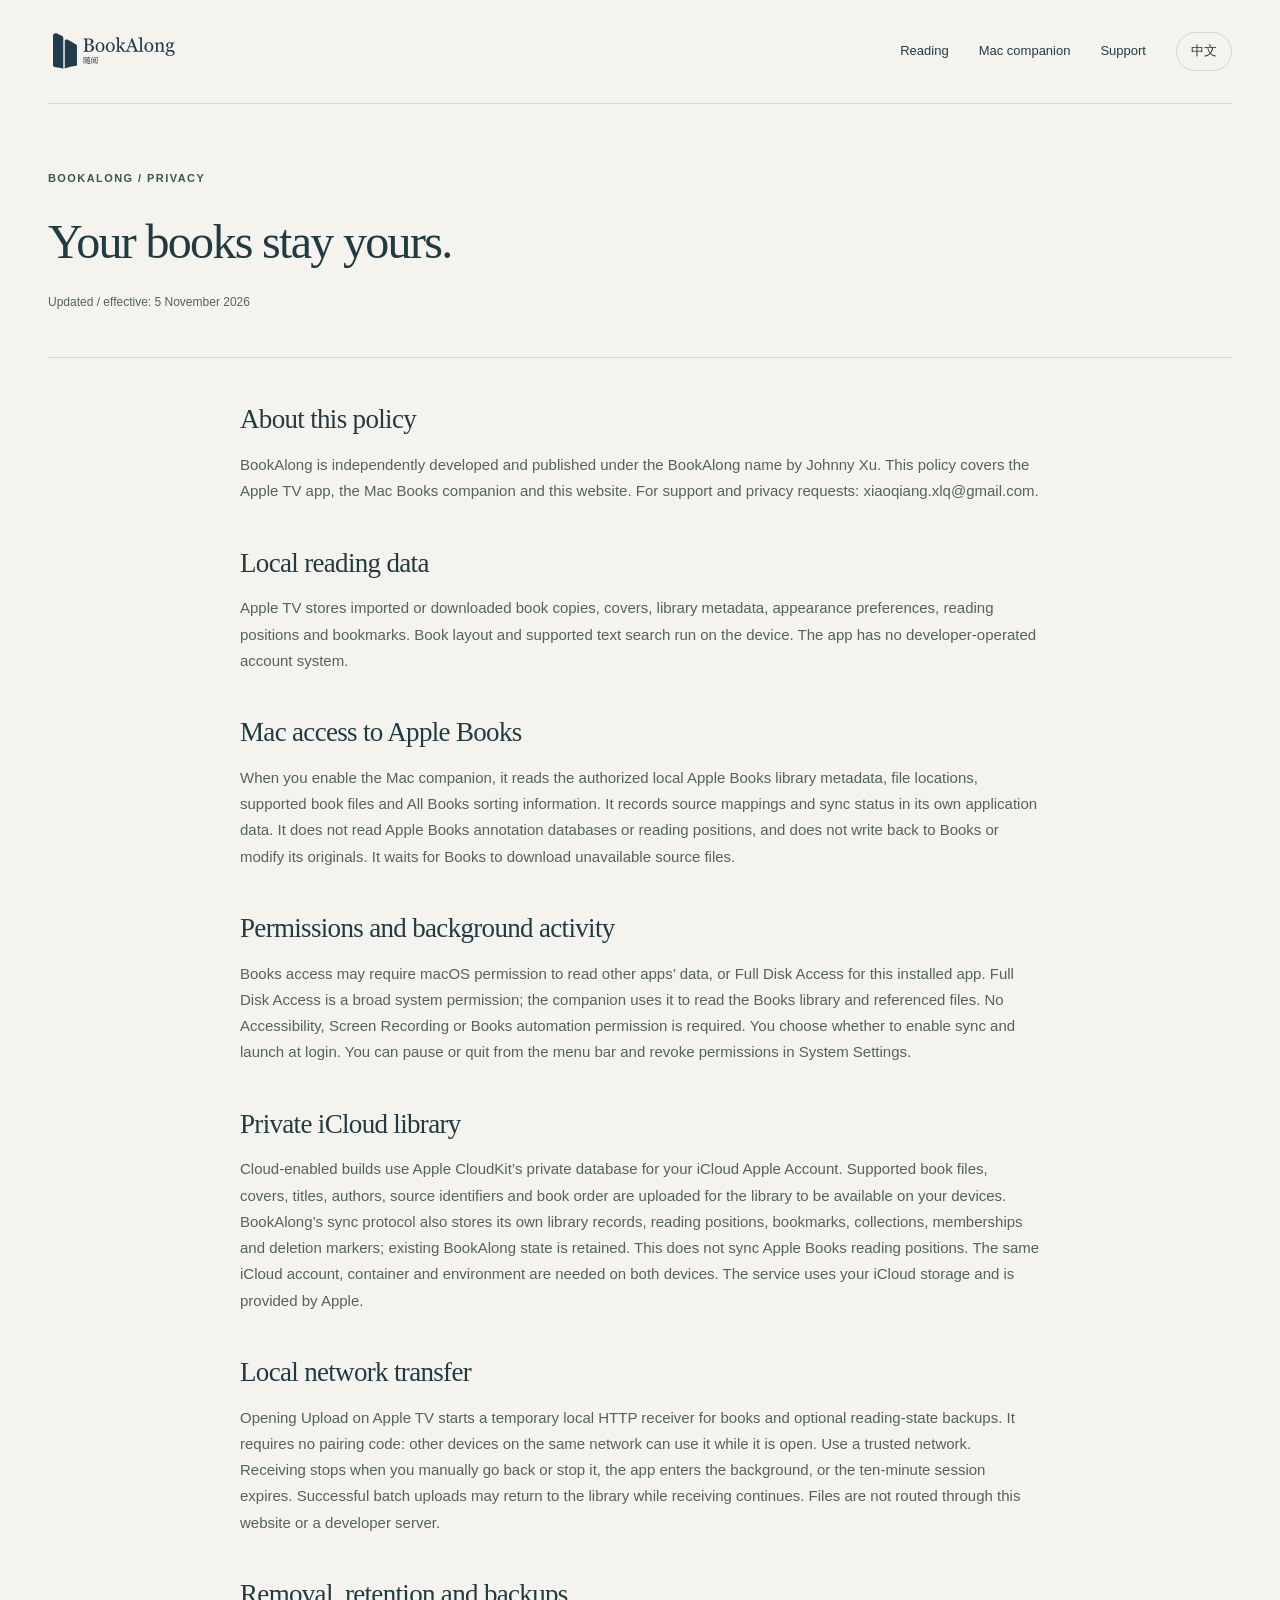
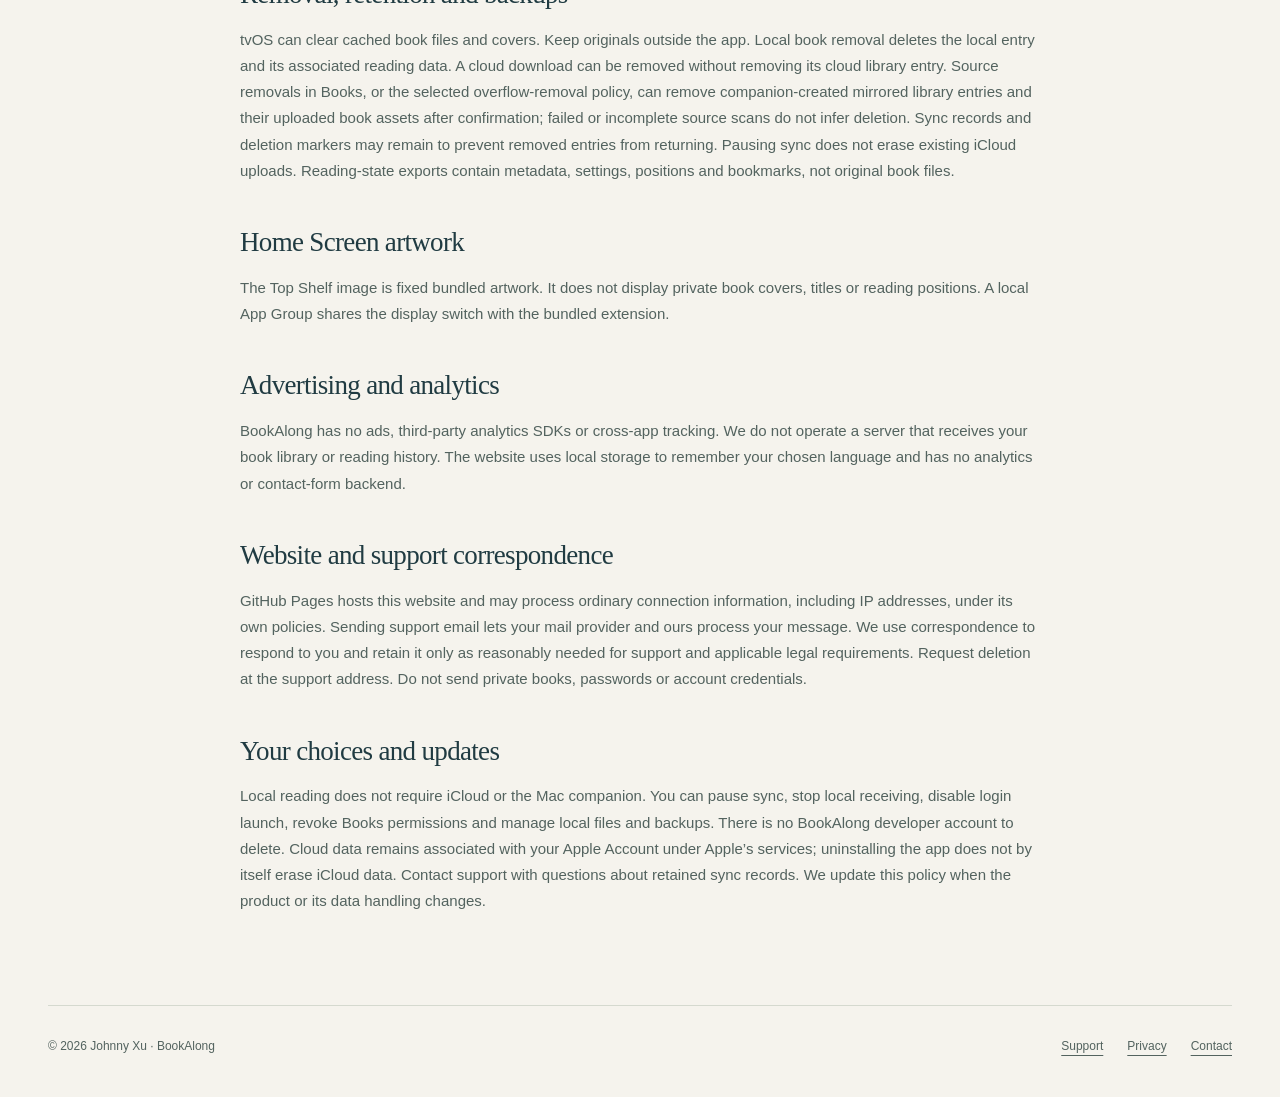
==== commit fd13de46: "Redesign BookAlong website for TV reading and Books menu-bar companion" ====
--- a/privacy/index.html
+++ b/privacy/index.html
@@ -1,71 +1,11 @@
 <!doctype html>
-<html lang="en">
-<head>
-<meta charset="utf-8">
-<meta name="viewport" content="width=device-width,initial-scale=1">
-<title>BookAlong Privacy Policy</title>
-<meta name="description" content="How BookAlong handles your books, local transfer, iCloud testing and support requests.">
-<meta name="theme-color" content="#f2f4ef">
-<link rel="canonical" href="https://xulq.github.io/tvbooks-site/privacy/">
-<link rel="icon" href="../assets/bookalong-symbol.svg">
-<link rel="stylesheet" href="../assets/site.css">
-<script src="../assets/site.js" defer></script>
-<meta property="og:title" content="BookAlong Privacy Policy">
-<meta property="og:description" content="How BookAlong handles your books, local transfer, iCloud testing and support requests.">
-<meta property="og:type" content="website">
-<meta property="og:image" content="https://xulq.github.io/tvbooks-site/assets/bookalong-share.png">
-</head>
-<body data-title-en="BookAlong Privacy Policy" data-title-zh="随阅 隐私政策"><a class="skip" href="#main"><span data-locale="en">Skip to content</span><span data-locale="zh">跳转到正文</span></a>
-<header class="header wrap"><a class="brand" href="../"><img src="../assets/bookalong-logo.svg" alt="BookAlong 随阅" width="160" height="47"></a>
-<nav class="nav" aria-label="Main"><a class="experience-link" href="../#experience"><span data-locale="en">Experience</span><span data-locale="zh">阅读体验</span></a><a href="../support/"><span data-locale="en">Support</span><span data-locale="zh">支持</span></a><a href="../privacy/"><span data-locale="en">Privacy</span><span data-locale="zh">隐私</span></a><button class="language" data-language-toggle type="button">中文</button>
-</nav>
-</header>
-<main id="main"><div class="wrap"><div class="page-title">
-<p class="eyebrow"><span data-locale="en">BookAlong / Privacy</span><span data-locale="zh">随阅 / 隐私政策</span></p>
-<h1 data-locale="en">Your books stay yours.</h1>
-<h1 data-locale="zh">你的书，留在你的阅读空间。</h1>
-<p class="fine"><span data-locale="en">Effective / updated: </span><span data-locale="zh">生效／更新日期：</span>2026-11-04</p></div>
-<article class="document">
-<h2><span data-locale="en">About this policy</span><span data-locale="zh">关于本政策</span></h2>
-<p data-locale="en">BookAlong is published by Johnny Xu. This policy covers this website, local use of the Apple TV and Mac apps, and iCloud library testing in builds where it is enabled. Contact: <a href="mailto:xiaoqiang.xlq@gmail.com">xiaoqiang.xlq@gmail.com</a>.</p>
-<p data-locale="zh">BookAlong（随阅）由 Johnny Xu 发布。本政策适用于本网站、Apple TV 和 Mac 应用的本地使用，以及启用 iCloud 书库的测试版。联系：<a href="mailto:xiaoqiang.xlq@gmail.com">xiaoqiang.xlq@gmail.com</a>。</p>
-<h2><span data-locale="en">Your books and reading data</span><span data-locale="zh">书籍与阅读数据</span></h2>
-<p data-locale="en">The apps keep copies of the EPUB and PDF files you choose to add, together with library information, covers, appearance settings, reading positions and bookmarks. Layout and supported in-book search run on your device. We do not operate a server that receives your library or reading history.</p>
-<p data-locale="zh">应用保存你选择加入的 EPUB 和 PDF 副本，以及书库信息、封面、外观设置、阅读位置和书签。排版和支持的书内搜索在设备上完成。我们不运营接收你书库或阅读历史的服务器。</p>
-<h2><span data-locale="en">Local file transfer</span><span data-locale="zh">局域网文件传输</span></h2>
-<p data-locale="en">When you open the upload screen on Apple TV, a temporary receiver accepts files and optional reading-state backups from a device you choose on the same network. No pairing code is required. Devices on the same network can use the receiver while it is on. Receiving stops when you manually go back or stop it, the app enters the background, or the ten-minute session expires. Automatic return to the library after upload keeps batch receiving on. This transfer uses local HTTP, so use a network you trust. Files are not routed through our website or a developer-operated cloud service.</p>
-<p data-locale="zh">在 Apple TV 打开上传页面时，应用临时接收同网络内你选择的设备发送的文件及可选阅读状态备份，无需配对码，接收开启时同网络设备可使用。手动返回/停止、应用进入后台或十分钟会话到期即关闭接收；上传成功自动回书库时继续接收批量文件。局域网传输使用 HTTP，请在可信网络使用。文件不经本网站或开发者云服务中转。</p>
-<h2><span data-locale="en">Home Screen artwork</span><span data-locale="zh">主屏幕书架图片</span></h2>
-<p data-locale="en">The Home Screen bookshelf is a fixed image included with the app. It does not use your private covers, book titles or reading progress. The app shares only its display switch with its bundled Top Shelf extension through a local App Group. Earlier development preview snapshots and generated private cover walls are removed when the updated app opens.</p>
-<p data-locale="zh">主屏幕书架为应用内置的固定图片，不使用私人封面、书名或阅读进度。应用通过本地 App Group 仅向自身 Top Shelf 扩展共享显示开关。升级后打开应用会清理此前开发预览版共享的私人书目和墙图。</p>
-<h2><span data-locale="en">iCloud library testing and source files</span><span data-locale="zh">iCloud 书库测试与来源文件</span></h2>
-<p data-locale="en">In a build with iCloud library access, enabling sync on Mac uses the private iCloud database for your Apple Account to store book files, covers, library records, reading positions, bookmarks, collections and collection membership. The Apple TV test build is designed to use the same account to browse and download books. Cross-device operation is still being verified. Local reading is available without sync.</p>
-<p data-locale="zh">在支持 iCloud 书库的版本中，Mac 上启用同步后，原书、封面、书目、阅读位置、书签、集合和书籍所属的集合保存在你的 Apple 账户对应的 iCloud 私有数据库中。Apple TV 测试版使用同一账户浏览和下载书籍的流程，仍待跨设备实机验证。本地阅读无需开启同步。</p>
-<p data-locale="en">iCloud is provided by Apple. You can also choose a file downloaded from iCloud Drive for local import. BookAlong keeps its own reading state separately from Apple Books.</p>
-<p data-locale="zh">iCloud 由 Apple 提供。你也可以选择已从 iCloud Drive 下载的文件进行本地导入。随阅的阅读进度与 Apple Books 独立保存。</p>
-<h2><span data-locale="en">Retention, deletion and backups</span><span data-locale="zh">保留、删除与备份</span></h2>
-<p data-locale="en">Book files and covers use caches that tvOS may clear. Reading-state metadata is kept locally until you remove it, restore a backup or uninstall the app, subject to operating system behavior. Removing a local book deletes the app’s copy and associated saved progress, bookmarks and cover, while keeping your external original. Exported backups contain library metadata, settings and reading state, without the book files. Keep your originals and handle backups privately.</p>
-<p data-locale="zh">原书和封面使用可能被 tvOS 清理的缓存。阅读状态元数据保存在本地，直到你移除、恢复备份或卸载应用，具体仍受系统行为影响。移除本地书籍会删除应用内副本及对应进度、书签、封面，保留外部原文件。导出备份含书库元数据、设置和阅读状态，不含原书文件。请保留原书并妥善保存备份。</p>
-<p data-locale="en">On Mac, Remove Download clears the downloaded copy from that Mac and retains the synced entry. Remove from Library removes the entry from the synced library and preserves the external source file. You can turn off sync in the app.</p>
-<p data-locale="zh">在 Mac 上，「移除下载」会清除这台 Mac 上已下载的副本，并保留同步书目。「从书库移除」会从同步书库移除书目，外部原文件仍保留。你可以在应用中关闭同步。</p>
-<h2><span data-locale="en">Advertising and analytics</span><span data-locale="zh">广告与分析</span></h2>
-<p data-locale="en">The app contains no advertising or third-party analytics SDK and does not track you across apps or websites. The website adds no analytics scripts, advertising cookies or contact-form backend. If you change its language, the site may remember that preference in your browser’s local storage.</p>
-<p data-locale="zh">应用不包含广告或第三方分析 SDK，不跨应用或网站追踪你。网站不添加分析脚本、广告 Cookie 或联系表单后台。切换网站语言时，可将该偏好保存在浏览器本地存储。</p>
-<h2><span data-locale="en">Website hosting and support mail</span><span data-locale="zh">网站托管与支持邮件</span></h2>
-<p data-locale="en">This website is hosted on GitHub Pages. The hosting provider receives ordinary web requests and may process connection information such as IP addresses under its own policies. If you email support, your email provider and ours process the message. We use the information you send to answer your request, retain it only as reasonably needed to handle support and applicable legal requirements, and accept deletion requests at the support address. Please do not send private books, passwords or account credentials.</p>
-<p data-locale="zh">本网站由 GitHub Pages 托管。托管方会接收通常的网页请求，并可能按其政策处理 IP 地址等连接信息。发送支持邮件时，你的邮箱服务商及我们的邮箱服务商会处理邮件。我们用你发送的信息回应请求，仅在合理必要的支持处理期间及适用法律要求下保留；可通过支持邮箱提出删除请求。请不要发送私人书籍、密码或账号凭据。</p>
-<h2><span data-locale="en">Your choices and contact</span><span data-locale="zh">你的选择与联系</span></h2>
-<p data-locale="en">Use the app’s removal and backup controls to manage local reading data, use Back or Stop on the upload screen to stop receiving, and disable Home Screen bookshelf in settings if you do not want the artwork shown. There is no developer-operated user account to delete. For support, privacy questions or deletion of support correspondence, use the email above.</p>
-<p data-locale="zh">你可通过应用的移除和备份功能管理本地阅读数据，在上传页面手动返回或停止接收，并在设置关闭主屏幕书架图片。应用没有开发者运营的用户账号可供注销。支持、隐私问题或支持邮件删除请求，请使用上方邮箱。</p>
-<h2><span data-locale="en">Changes</span><span data-locale="zh">政策更新</span></h2>
-<p data-locale="en">We update this policy when the published product or its data handling changes. The date above identifies the current version. Changes that require permission will follow applicable platform and legal requirements.</p>
-<p data-locale="zh">当公开产品或数据处理方式变化时会更新本政策，以上日期标明当前版本。需要取得许可的变更将遵循适用的平台及法律要求。</p>
-<p class="fine"><a href="https://docs.github.com/en/site-policy/privacy-policies/github-general-privacy-statement">GitHub Privacy Statement</a> · <a href="https://www.apple.com/legal/privacy/">Apple Privacy Policy</a></p>
-</article></div>
-</main>
-<footer class="footer wrap"><div>© 2026 Johnny Xu · BookAlong</div>
-<nav><a href="../support/"><span data-locale="en">Support</span><span data-locale="zh">支持</span></a><a href="../privacy/"><span data-locale="en">Privacy policy</span><span data-locale="zh">隐私政策</span></a>
-</nav>
-</footer>
-</body>
-</html>
+<html lang="en"><head><meta charset="utf-8"><meta name="viewport" content="width=device-width,initial-scale=1">
+<title>BookAlong Privacy Policy</title><meta name="description" content="How BookAlong handles local books, Apple Books access, private iCloud sync and support requests."><meta name="theme-color" content="#f5f3ed">
+<link rel="canonical" href="https://xulq.github.io/tvbooks-site/privacy/"><link rel="icon" href="../assets/bookalong-symbol.svg">
+<link rel="stylesheet" href="../assets/site.css"><script src="../assets/site.js" defer></script>
+<meta property="og:title" content="BookAlong Privacy Policy"><meta property="og:description" content="How BookAlong handles local books, Apple Books access, private iCloud sync and support requests."><meta property="og:type" content="website"><meta property="og:image" content="https://xulq.github.io/tvbooks-site/assets/bookalong-share.png"></head>
+<body data-title-en="BookAlong Privacy Policy" data-title-zh="随阅 隐私政策"><a class="skip" href="#main"><span data-locale="en" >Skip to content</span><span data-locale="zh" >跳转到正文</span></a>
+<header class="header wrap"><a class="brand" href="../"><img src="../assets/bookalong-logo.svg" alt="BookAlong 随阅" width="160" height="47"></a><nav class="nav" aria-label="Main">
+<a class="experience-link" href="../#experience"><span data-locale="en" >Reading</span><span data-locale="zh" >阅读体验</span></a><a href="../#mac"><span data-locale="en" >Mac companion</span><span data-locale="zh" >Mac 同步</span></a><a href="../support/"><span data-locale="en" >Support</span><span data-locale="zh" >支持</span></a><button class="language" type="button" data-language-toggle>中文</button></nav></header>
+<main id="main" class="wrap"><div class="page-title"><p class="eyebrow">BookAlong / <span data-locale="en" >Privacy</span><span data-locale="zh" >隐私政策</span></p><h1><span data-locale="en" >Your books stay yours.</span><span data-locale="zh" >你的书，留在自己的阅读空间。</span></h1><p class="fine"><span data-locale="en" >Updated / effective: 5 November 2026</span><span data-locale="zh" >更新／生效日期：2026 年 11 月 5 日</span></p></div><article class="document"><h2><span data-locale="en" >About this policy</span><span data-locale="zh" >关于本政策</span></h2><p data-locale="en" >BookAlong is independently developed and published under the BookAlong name by Johnny Xu. This policy covers the Apple TV app, the Mac Books companion and this website. For support and privacy requests: xiaoqiang.xlq@gmail.com.</p><p data-locale="zh" >BookAlong（随阅）是 Johnny Xu 独立开发的产品。本政策适用于 Apple TV 应用、Mac Books 同步工具及本网站。支持与隐私联系：xiaoqiang.xlq@gmail.com。</p><h2><span data-locale="en" >Local reading data</span><span data-locale="zh" >本地阅读数据</span></h2><p data-locale="en" >Apple TV stores imported or downloaded book copies, covers, library metadata, appearance preferences, reading positions and bookmarks. Book layout and supported text search run on the device. The app has no developer-operated account system.</p><p data-locale="zh" >Apple TV 保存导入或下载的原书副本、封面、书目、外观偏好、阅读位置与书签。排版及支持的文字搜索在设备上完成。应用没有开发者运营的账号系统。</p><h2><span data-locale="en" >Mac access to Apple Books</span><span data-locale="zh" >Mac 读取 Apple Books</span></h2><p data-locale="en" >When you enable the Mac companion, it reads the authorized local Apple Books library metadata, file locations, supported book files and All Books sorting information. It records source mappings and sync status in its own application data. It does not read Apple Books annotation databases or reading positions, and does not write back to Books or modify its originals. It waits for Books to download unavailable source files.</p><p data-locale="zh" >开启 Mac 同步工具后，它会读取你授权的本机 Apple Books 书目、文件位置、支持的原书文件及「全部书籍」排序信息，在自己的应用数据中保存来源映射与同步状态。它不读取 Books 批注数据库或阅读位置，不回写 Books，也不修改来源原书。来源尚未下载时会等待 Books 下载。</p><h2><span data-locale="en" >Permissions and background activity</span><span data-locale="zh" >权限与后台运行</span></h2><p data-locale="en" >Books access may require macOS permission to read other apps’ data, or Full Disk Access for this installed app. Full Disk Access is a broad system permission; the companion uses it to read the Books library and referenced files. No Accessibility, Screen Recording or Books automation permission is required. You choose whether to enable sync and launch at login. You can pause or quit from the menu bar and revoke permissions in System Settings.</p><p data-locale="zh" >读取 Books 可能需要 macOS 的其他应用数据访问授权，或为这个已安装的应用开启完全磁盘访问权限。完全磁盘访问是系统较广权限；工具实际用于读取 Books 书库及其引用的文件。不需要辅助功能、屏幕录制或自动化控制 Books 的权限。同步及登录时启动由你主动开启，可从菜单栏暂停或退出，也可在系统设置撤销权限。</p><h2><span data-locale="en" >Private iCloud library</span><span data-locale="zh" >私有 iCloud 书库</span></h2><p data-locale="en" >Cloud-enabled builds use Apple CloudKit’s private database for your iCloud Apple Account. Supported book files, covers, titles, authors, source identifiers and book order are uploaded for the library to be available on your devices. BookAlong’s sync protocol also stores its own library records, reading positions, bookmarks, collections, memberships and deletion markers; existing BookAlong state is retained. This does not sync Apple Books reading positions. The same iCloud account, container and environment are needed on both devices. The service uses your iCloud storage and is provided by Apple.</p><p data-locale="zh" >启用云功能的构建使用你 iCloud Apple 账户对应的 Apple CloudKit 私有数据库。支持的原书、封面、书名、作者、来源标识与书籍顺序会上传，供自己的其他设备使用。随阅同步协议也保存自身的书目、阅读位置、书签、集合、成员关系与删除标记；已有随阅状态予以保留。这不包含 Apple Books 阅读位置同步。两端需使用同一 iCloud 账号、容器与环境。该服务由 Apple 提供，并使用你的 iCloud 存储空间。</p><h2><span data-locale="en" >Local network transfer</span><span data-locale="zh" >局域网文件传输</span></h2><p data-locale="en" >Opening Upload on Apple TV starts a temporary local HTTP receiver for books and optional reading-state backups. It requires no pairing code: other devices on the same network can use it while it is open. Use a trusted network. Receiving stops when you manually go back or stop it, the app enters the background, or the ten-minute session expires. Successful batch uploads may return to the library while receiving continues. Files are not routed through this website or a developer server.</p><p data-locale="zh" >在 Apple TV 打开「上传」会启动临时本地 HTTP 接收器，用于书籍及可选阅读状态备份。无需配对码，开启时同一网络的其他设备可以使用，请仅在可信网络使用。手动返回或停止、应用进入后台，或十分钟会话到期会关闭接收。批量上传成功自动回到书库时，接收仍可能继续。文件不经本网站或开发者服务器中转。</p><h2><span data-locale="en" >Removal, retention and backups</span><span data-locale="zh" >移除、保留与备份</span></h2><p data-locale="en" >tvOS can clear cached book files and covers. Keep originals outside the app. Local book removal deletes the local entry and its associated reading data. A cloud download can be removed without removing its cloud library entry. Source removals in Books, or the selected overflow-removal policy, can remove companion-created mirrored library entries and their uploaded book assets after confirmation; failed or incomplete source scans do not infer deletion. Sync records and deletion markers may remain to prevent removed entries from returning. Pausing sync does not erase existing iCloud uploads. Reading-state exports contain metadata, settings, positions and bookmarks, not original book files.</p><p data-locale="zh" >tvOS 可能清理原书与封面缓存，请在应用外保留原文件。移除本地书籍会删除本地书目及相关阅读状态。云书籍可仅移除下载，保留云书目。从 Books 移除来源，或选择超范围移除策略后，可能在确认后移除工具创建的镜像书目及上传的原书资产；扫描失败或不完整时不推断删除。同步记录和删除标记可能继续保留，以防已删除书目重新出现。暂停同步不会擦除既有 iCloud 上传。阅读状态导出包含书目、设置、位置与书签，不含原书。</p><h2><span data-locale="en" >Home Screen artwork</span><span data-locale="zh" >主屏幕书架</span></h2><p data-locale="en" >The Top Shelf image is fixed bundled artwork. It does not display private book covers, titles or reading positions. A local App Group shares the display switch with the bundled extension.</p><p data-locale="zh" >Top Shelf 书架为内置固定图片，不显示私人封面、书名或阅读位置。本地 App Group 仅向自身扩展共享显示开关。</p><h2><span data-locale="en" >Advertising and analytics</span><span data-locale="zh" >广告与分析</span></h2><p data-locale="en" >BookAlong has no ads, third-party analytics SDKs or cross-app tracking. We do not operate a server that receives your book library or reading history. The website uses local storage to remember your chosen language and has no analytics or contact-form backend.</p><p data-locale="zh" >随阅没有广告、第三方分析 SDK 或跨应用追踪。我们不运营接收你书库或阅读历史的服务器。本网站使用浏览器本地存储记住语言选择，没有分析脚本或联系表单后台。</p><h2><span data-locale="en" >Website and support correspondence</span><span data-locale="zh" >网站与支持邮件</span></h2><p data-locale="en" >GitHub Pages hosts this website and may process ordinary connection information, including IP addresses, under its own policies. Sending support email lets your mail provider and ours process your message. We use correspondence to respond to you and retain it only as reasonably needed for support and applicable legal requirements. Request deletion at the support address. Do not send private books, passwords or account credentials.</p><p data-locale="zh" >本网站由 GitHub Pages 托管，托管方可能按其政策处理 IP 地址等普通连接信息。发送支持邮件时，双方邮箱服务商会处理邮件。我们仅用来回复并在合理必要的支持期间及适用法律要求下保留。可通过支持邮箱请求删除。请勿发送私人书籍、密码或账号凭据。</p><h2><span data-locale="en" >Your choices and updates</span><span data-locale="zh" >你的选择与政策更新</span></h2><p data-locale="en" >Local reading does not require iCloud or the Mac companion. You can pause sync, stop local receiving, disable login launch, revoke Books permissions and manage local files and backups. There is no BookAlong developer account to delete. Cloud data remains associated with your Apple Account under Apple’s services; uninstalling the app does not by itself erase iCloud data. Contact support with questions about retained sync records. We update this policy when the product or its data handling changes.</p><p data-locale="zh" >本地阅读无需 iCloud 或 Mac 工具。你可暂停同步、停止本地接收、关闭登录启动、撤销 Books 权限，以及管理本地文件与备份。没有需要注销的随阅开发者账号。云数据仍关联 Apple 服务下的你的 Apple 账户，卸载应用本身不等于擦除 iCloud 数据。对保留同步记录有疑问可联系支持。产品或数据处理变化时会更新本政策。</p></article></main>
+<footer class="footer wrap"><div>© 2026 Johnny Xu · BookAlong</div><nav><a href="../support/"><span data-locale="en" >Support</span><span data-locale="zh" >使用支持</span></a><a href="../privacy/"><span data-locale="en" >Privacy</span><span data-locale="zh" >隐私政策</span></a><a href="mailto:xiaoqiang.xlq@gmail.com"><span data-locale="en" >Contact</span><span data-locale="zh" >联系我们</span></a></nav></footer></body></html>
--- a/assets/site.css
+++ b/assets/site.css
@@ -1,131 +1,5 @@
-:root{--paper:#f2f4ef;--ink:#203b4a;--accent:#36594e;--muted:#4d615d;--line:#cdd8d0;--sage:#8ea99b;--panel:#e4ebe3;--dark:#142933;--serif:Georgia,'Songti SC','Noto Serif SC',serif;--sans:Inter,-apple-system,BlinkMacSystemFont,'Segoe UI','PingFang SC',sans-serif}
-*{box-sizing:border-box}
-img{max-width:100%;height:auto}
-html{scroll-behavior:smooth;scroll-padding-top:95px}
-body{margin:0;background:var(--paper);color:var(--ink);font:17px/1.7 var(--sans);-webkit-font-smoothing:antialiased}
-a{color:inherit;text-underline-offset:4px}
-button{font:inherit}
-button,a{-webkit-tap-highlight-color:transparent}
-a:focus-visible,button:focus-visible,summary:focus-visible{outline:3px solid var(--ink);outline-offset:5px}
-[data-locale]{display:none!important}
-html[lang=en] [data-locale=en],html[lang=zh-Hans] [data-locale=zh]{display:revert!important}
-.wrap{width:min(1280px,calc(100% - 96px));margin:auto}
-.skip{position:absolute;left:16px;top:-100px;padding:10px 16px;background:white;z-index:5}
-.skip:focus{top:10px}
-.header{height:94px;display:flex;align-items:center;justify-content:space-between;border-bottom:1px solid var(--line);gap:20px}
-.brand{display:block;flex:none}
-.brand img{display:block;width:160px;height:auto}
-.nav{display:flex;gap:28px;align-items:center;font-size:14px}
-.nav a{text-decoration:none}
-.nav a:hover{text-decoration:underline}
-.language{border:1px solid var(--line);border-radius:50px;background:transparent;color:inherit;padding:7px 12px;cursor:pointer}
-.eyebrow{display:block;text-transform:uppercase;letter-spacing:.15em;font-size:12px;font-weight:650;color:var(--accent);margin:0 0 20px}
-.hero{padding:74px 0 64px;display:grid;grid-template-columns:1fr 1.2fr;gap:32px;align-items:center}
-.hero h1{font:clamp(48px,5.2vw,78px)/1.08 var(--serif);letter-spacing:-.045em;margin:0 0 26px;font-weight:400}
-html[lang=zh-Hans] .hero h1{line-height:1.25;letter-spacing:-.04em}
-.hero .intro{color:var(--muted);font-size:18px;max-width:440px;margin:0 0 30px}
-.button{display:inline-flex;justify-content:center;align-items:center;gap:9px;background:var(--accent);color:#fff;border-radius:6px;padding:13px 21px;text-decoration:none;font-size:15px;border:1px solid var(--accent)}
-.button:hover{background:var(--ink)}
-.button.secondary:hover,.language:hover{background:var(--panel)}
-.button.secondary{background:transparent;color:var(--accent);border-color:var(--line)}
-.actions{display:flex;gap:12px;flex-wrap:wrap}
-.hero-visual{margin:0;min-width:0;padding:25px 0 45px}
-.monitor{background:var(--dark);padding:10px;border-radius:13px;box-shadow:0 28px 45px #163b3521;position:relative}
-.monitor img{width:100%;display:block;border-radius:3px}
-.monitor:after{content:'';position:absolute;width:25%;height:8px;border-radius:0 0 10px 10px;background:var(--dark);bottom:-8px;left:37.5%}
-.monitor-caption{font-size:12px;color:var(--muted);text-align:center;margin:23px 16px 0}
-.chapter-label{display:flex;justify-content:space-between;margin-bottom:13px;font-size:11px;letter-spacing:.08em;text-transform:uppercase;color:var(--accent)}
-.facts{border-top:1px solid var(--line);border-bottom:1px solid var(--line);display:grid;grid-template-columns:repeat(4,1fr);padding:26px 0;gap:24px}
-.facts strong{display:block;font-size:22px;font-weight:500;letter-spacing:-.04em}
-.facts span{font-size:12px;color:var(--muted)}
-.section{padding:92px 0;border-bottom:1px solid var(--line)}
-h2{font:clamp(34px,3.7vw,52px)/1.2 var(--serif);font-weight:400;letter-spacing:-.03em;margin:0 0 22px}
-h3{font-size:21px;line-height:1.4;font-weight:550;letter-spacing:-.025em;margin:0 0 12px}
-.library-preview{margin:0}
-.library-preview img{display:block;width:100%;height:auto;border:8px solid var(--dark);border-radius:12px}
-.library-preview .monitor-caption{margin-top:13px}
-.mac-features{margin:0}
-.mac-features li{padding:17px 0}
-.mac-features strong{display:block;font-size:17px;margin-bottom:3px}
-.mac-features span,.platform-list dd{color:var(--muted)}
-.platform-list{display:grid;grid-template-columns:repeat(3,minmax(0,1fr));gap:28px;margin:34px 0}
-.platform-list>div{padding:17px 18px;background:var(--panel);border-top:3px solid var(--sage)}
-.platform-list dt{font-size:20px;font-weight:650}
-.platform-list dd{margin:5px 0 0;font-size:15px}
-#platforms p:not(.eyebrow){max-width:760px}
-.section p:not(.eyebrow){color:var(--muted);max-width:540px}
-.section-head{display:grid;grid-template-columns:1fr 1fr;gap:80px;align-items:start}
-.split{display:grid;grid-template-columns:1fr 1fr;gap:90px;align-items:center}
-.portrait-stage{min-height:530px;background:var(--panel);border-radius:12px;display:flex;justify-content:center;align-items:center;padding:35px}
-.portrait-frame{width:252px;max-width:80%;height:446px;background:var(--dark);border:9px solid var(--dark);border-radius:10px;box-shadow:0 20px 35px #263e4026;overflow:hidden}
-.portrait-page{height:100%;padding:22px 18px;background:#f7f0e2;font-family:var(--serif);font-size:8px;line-height:1.9;color:#252b27}
-.portrait-page h4{font-size:17px;line-height:1.3;font-weight:400;margin:22px 0 18px}
-.portrait-page .small{font:6px var(--sans);color:#55625b}
-.portrait-page p{color:#252b27;margin:0 0 12px}
-.inline-list{padding:0;list-style:none;margin:28px 0 0}
-.inline-list li{padding:13px 0;border-top:1px solid var(--line);font-size:15px}
-.remote-strip{display:grid;grid-template-columns:repeat(3,1fr);gap:42px;margin-top:44px}
-.remote-key{height:64px;display:flex;align-items:center;gap:9px;font-size:25px;margin-bottom:20px}
-.key{display:inline-grid;place-items:center;border:1px solid #b5c5bf;border-radius:10px;min-width:44px;height:44px;font-size:21px;padding:0 10px}
-.remote-strip p{font-size:15px}
-.footer{padding:32px 0 46px;display:flex;justify-content:space-between;gap:30px;align-items:center;font-size:12px;color:var(--muted)}
-.footer nav{display:flex;gap:22px}
-.page-title{padding:65px 0 30px;border-bottom:1px solid var(--line)}
-.page-title h1{font:54px/1.1 var(--serif);font-weight:400;letter-spacing:-.035em;margin:12px 0 20px}
-.document{max-width:790px;margin:45px auto 90px}
-.document h2{font:27px/1.3 var(--serif);margin:38px 0 14px}
-.document p,.document li{font-size:16px;color:var(--muted)}
-.contact-box{padding:26px 30px;background:var(--panel);border-radius:10px;margin-bottom:40px}
-.contact-box strong{display:block;font-size:23px;margin-bottom:8px}
-.contact-box p{margin:8px 0}
-.document details{padding:20px 0;border-bottom:1px solid var(--line)}
-.document summary{cursor:pointer;font-weight:550;font-size:18px}
-.document details p{margin-bottom:6px}
-.fine{font-size:13px!important;color:var(--muted)}
-@media(min-width:1500px){.hero{padding-top:110px;padding-bottom:90px}
-}
-@media(max-width:950px){.wrap{width:calc(100% - 48px)}
-.hero{grid-template-columns:1fr;gap:22px;padding-top:46px}
-.hero h1{max-width:700px}
-.hero .intro{max-width:620px}
-.hero-visual{max-width:760px;padding-bottom:25px}
-.section-head,.split{gap:34px}
-.remote-strip{gap:24px}
-.section{padding:64px 0}
-.nav{gap:18px}
-.portrait-stage{min-height:510px}
-.section-head{grid-template-columns:1fr 1fr}
-}
-@media(max-width:600px){.wrap{width:calc(100% - 36px)}
-.header{height:76px;gap:10px}
-.brand img{width:110px}
-.nav{gap:12px;font-size:12px}
-.nav .experience-link{display:none}
-.platform-list{grid-template-columns:1fr;gap:12px}
-.language{padding:5px 9px;font-size:11px}
-.hero h1{font-size:clamp(38px,10.5vw,48px)}
-.hero{padding-top:40px}
-.hero .intro{font-size:16px}
-.hero-visual{padding-top:10px}
-.facts{grid-template-columns:repeat(2,1fr);gap:23px}
-.facts strong{font-size:21px}
-.section-head,.split{grid-template-columns:1fr;gap:24px}
-.section-head p:not(.eyebrow){margin:0 0 1em}
-.section{padding:54px 0}
-h2{font-size:37px}
-.remote-strip{grid-template-columns:1fr;gap:22px}
-.remote-strip>div{border-bottom:1px solid var(--line);padding-bottom:18px}
-.remote-key{height:42px;margin-bottom:12px}
-.footer{align-items:flex-start;flex-direction:column;gap:12px;padding-bottom:28px}
-.page-title{padding-top:40px}
-.page-title h1{font-size:44px}
-.document{margin-top:30px}
-.contact-box{padding:21px}
-.document summary{font-size:17px}
-.portrait-stage{min-height:475px;padding:24px;grid-row:2}
-}
-@media(prefers-reduced-motion:reduce){html{scroll-behavior:auto}
-*{animation:none!important;transition:none!important}
-}
-@media(prefers-color-scheme:dark){body{color-scheme:light}
-}
+
+:root{--paper:#f5f3ed;--ink:#203b42;--accent:#365b4d;--muted:#53635f;--line:#d5d9cf;--panel:#e8ece3;--serif:Georgia,'Songti SC','Noto Serif SC',serif;--sans:-apple-system,BlinkMacSystemFont,'Segoe UI','PingFang SC',sans-serif}*{box-sizing:border-box}html{scroll-behavior:smooth;scroll-padding-top:28px}body{margin:0;background:var(--paper);color:var(--ink);font:16px/1.75 var(--sans);-webkit-font-smoothing:antialiased}img{max-width:100%;height:auto}a{color:inherit;text-underline-offset:5px}a:focus-visible,button:focus-visible,summary:focus-visible{outline:3px solid var(--accent);outline-offset:6px}button{font:inherit}button,a{-webkit-tap-highlight-color:transparent}[data-locale]{display:none!important}html[lang=en] [data-locale=en],html[lang=zh-Hans] [data-locale=zh]{display:revert!important}.wrap{width:min(1280px,calc(100% - 96px));margin:auto}.skip{position:absolute;top:-100px;left:16px;background:white;padding:10px 18px;z-index:10}.skip:focus{top:10px}.header{height:104px;display:flex;align-items:center;justify-content:space-between;border-bottom:1px solid var(--line);gap:20px}.brand img{width:160px;display:block}.nav{display:flex;gap:30px;align-items:center;font-size:13px}.nav a{text-decoration:none}.nav a:hover{text-decoration:underline}.language{background:transparent;border:1px solid var(--line);color:inherit;border-radius:24px;padding:7px 14px;cursor:pointer}.language:hover{background:var(--panel)}.eyebrow{font-size:11px;text-transform:uppercase;letter-spacing:.13em;color:var(--accent);font-weight:600;margin:0 0 24px}.hero{padding:77px 0 48px;display:grid;grid-template-columns:1.12fr 1fr;gap:90px;align-items:end}.hero h1{font:400 clamp(46px,5.1vw,76px)/1.13 var(--serif);letter-spacing:-.045em;margin:0}.hero-copy{padding-bottom:5px}.intro{font-size:18px;color:var(--muted);margin:0 0 27px}.actions{display:flex;gap:25px;align-items:center;flex-wrap:wrap}.button{display:inline-flex;gap:20px;align-items:center;background:var(--accent);border:1px solid var(--accent);border-radius:4px;color:white;padding:12px 22px;text-decoration:none;font-size:14px}.button:hover{background:var(--ink)}.button.secondary{background:transparent;border-color:#92aa9b;color:inherit}.text-link{font-size:14px;text-decoration:underline}.fine{font-size:12px!important;color:var(--muted)}.hero-copy .fine{margin:18px 0 0}.hero-visual{margin:10px 0 38px}.image-label{display:flex;justify-content:space-between;gap:20px;font-size:12px;color:var(--muted);margin-bottom:13px}.image-label>span:last-child{letter-spacing:.12em;font-size:10px}.reader-frame{padding:8px;background:#1c3238;border-radius:10px;box-shadow:0 22px 35px #203b4212}.reader-frame img{display:block;width:100%;border-radius:3px}figcaption{font-size:11px;color:var(--muted);text-align:center;margin:14px 0 0}.facts{display:grid;grid-template-columns:repeat(4,1fr);gap:25px;border-top:1px solid var(--line);border-bottom:1px solid var(--line);padding:24px 0;font-size:12px;color:var(--muted)}.facts strong{display:block;font-size:21px;font-weight:500;color:var(--ink);margin-bottom:3px}.section{padding:96px 0;border-bottom:1px solid var(--line)}h2{font:400 clamp(31px,3.3vw,48px)/1.25 var(--serif);letter-spacing:-.025em;margin:0 0 24px}h3{font-size:18px;line-height:1.5;font-weight:550;margin:0 0 13px}.section-head,.split{display:grid;grid-template-columns:1fr 1fr;gap:100px;align-items:start}.section p,.mac-band p{color:var(--muted);max-width:550px}.section-head p:first-child{margin-top:0}.reading-details{display:grid;grid-template-columns:repeat(3,1fr);gap:50px;margin-top:50px}.reading-details article{border-top:1px solid var(--line);padding-top:20px}.reading-details p{font-size:14px}.number{display:block;font:14px var(--serif);color:var(--accent);margin-bottom:20px}.steps{padding:0;margin:0;list-style:none;counter-reset:step}.steps li{counter-increment:step;position:relative;padding:0 0 25px 48px;margin-bottom:24px;border-bottom:1px solid var(--line)}.steps li:before{content:'0' counter(step);position:absolute;left:0;font:17px var(--serif);color:var(--accent);top:6px}.steps li:last-child{margin-bottom:0;padding-bottom:0;border:0}.steps strong{font-size:17px;font-weight:550}.steps p{font-size:14px;margin:5px 0 0}.mac-band{padding:100px 0;background:var(--panel);border-bottom:1px solid var(--line)}.mac-band h2{font-size:clamp(32px,3.2vw,46px)}.mac-notes>div{border-top:1px solid #c6d1c3;padding:23px 0 15px}.mac-notes p{font-size:14px}.mac-notes .fine{margin-top:20px}.availability{border-bottom:0}.platform-list{display:grid;grid-template-columns:repeat(3,1fr);gap:35px;margin:42px 0 30px}.platform-list>div{border-top:1px solid var(--line);padding:20px 0}.platform-list dt{font-size:19px;font-weight:550}.platform-list dd{font-size:14px;color:var(--muted);margin:12px 0 0;max-width:310px}.footer{display:flex;justify-content:space-between;gap:24px;align-items:center;padding:30px 0 40px;border-top:1px solid var(--line);font-size:12px;color:var(--muted)}.footer nav{display:flex;gap:24px}.page-title{padding:65px 0 32px;border-bottom:1px solid var(--line)}.page-title h1{font:400 48px/1.25 var(--serif);letter-spacing:-.035em;margin:12px 0 20px}.document{max-width:800px;margin:45px auto 90px}.document h2{font-size:27px;margin:42px 0 15px}.document p,.document li{font-size:15px;color:var(--muted)}.document details{border-bottom:1px solid var(--line);padding:22px 0}.document summary{font-size:17px;font-weight:550;cursor:pointer}.contact-box{background:var(--panel);padding:25px 30px;border-radius:5px;margin-bottom:40px}.contact-box strong{font-size:21px;display:block}.contact-box p{margin:10px 0}.document ol{padding-left:24px}.document li{padding-left:5px;margin-bottom:12px}.document .notice{border-left:3px solid var(--accent);padding:8px 0 8px 20px;margin:24px 0}.document a{overflow-wrap:anywhere}.document ul{padding-left:22px}
+@media(min-width:1500px){.hero{padding-top:100px;padding-bottom:60px}}@media(max-width:1000px){.wrap{width:calc(100% - 48px)}.hero{gap:35px}.hero h1{font-size:52px}.intro{font-size:16px}.section-head,.split{gap:44px}.reading-details{gap:27px}.section{padding:72px 0}.mac-band{padding:76px 0}.nav{gap:18px}}
+@media(max-width:700px){.wrap{width:calc(100% - 36px)}.header{height:80px;gap:10px}.brand img{width:120px}.nav{font-size:12px;gap:14px}.nav .experience-link,.nav a[href$='#mac']{display:none}.language{font-size:11px;padding:5px 10px}.hero{grid-template-columns:1fr;gap:26px;padding:44px 0 30px}.hero h1{font-size:clamp(42px,10.5vw,64px)}.hero .eyebrow{font-size:10px;letter-spacing:.08em;margin-bottom:20px}.hero-copy .fine{font-size:11px!important}.intro{font-size:16px}.reader-frame{padding:4px;border-radius:6px}.hero-visual{margin-bottom:28px}.image-label{font-size:10px}.image-label>span:last-child{font-size:9px}.facts{grid-template-columns:1fr 1fr;gap:23px}.facts strong{font-size:20px}.section-head,.split{grid-template-columns:1fr;gap:25px}.section{padding:58px 0}h2{font-size:36px}.reading-details{grid-template-columns:1fr;gap:24px;margin-top:30px}.reading-details article{display:grid;grid-template-columns:25px 1fr;gap:0 15px}.reading-details .number{grid-row:1/3;margin-top:6px}.reading-details p{margin:0}.reading-details h3{font-size:17px;margin-bottom:9px}.mac-band{padding:60px 0}.mac-band h2{font-size:35px}.platform-list{grid-template-columns:1fr;gap:0;margin:30px 0 12px}.platform-list>div{display:grid;grid-template-columns:90px 1fr;gap:16px}.platform-list dt{font-size:17px}.platform-list dd{margin:0;max-width:none;font-size:13px}.footer{align-items:flex-start;flex-direction:column;gap:14px;padding-bottom:26px}.footer nav{gap:20px}.page-title{padding-top:40px}.page-title h1{font-size:36px}.document{margin-top:30px}.contact-box{padding:22px}.image-label{gap:10px}}
+@media(prefers-reduced-motion:reduce){html{scroll-behavior:auto}*{animation:none!important;transition:none!important}}@media(prefers-color-scheme:dark){body{color-scheme:light}}
